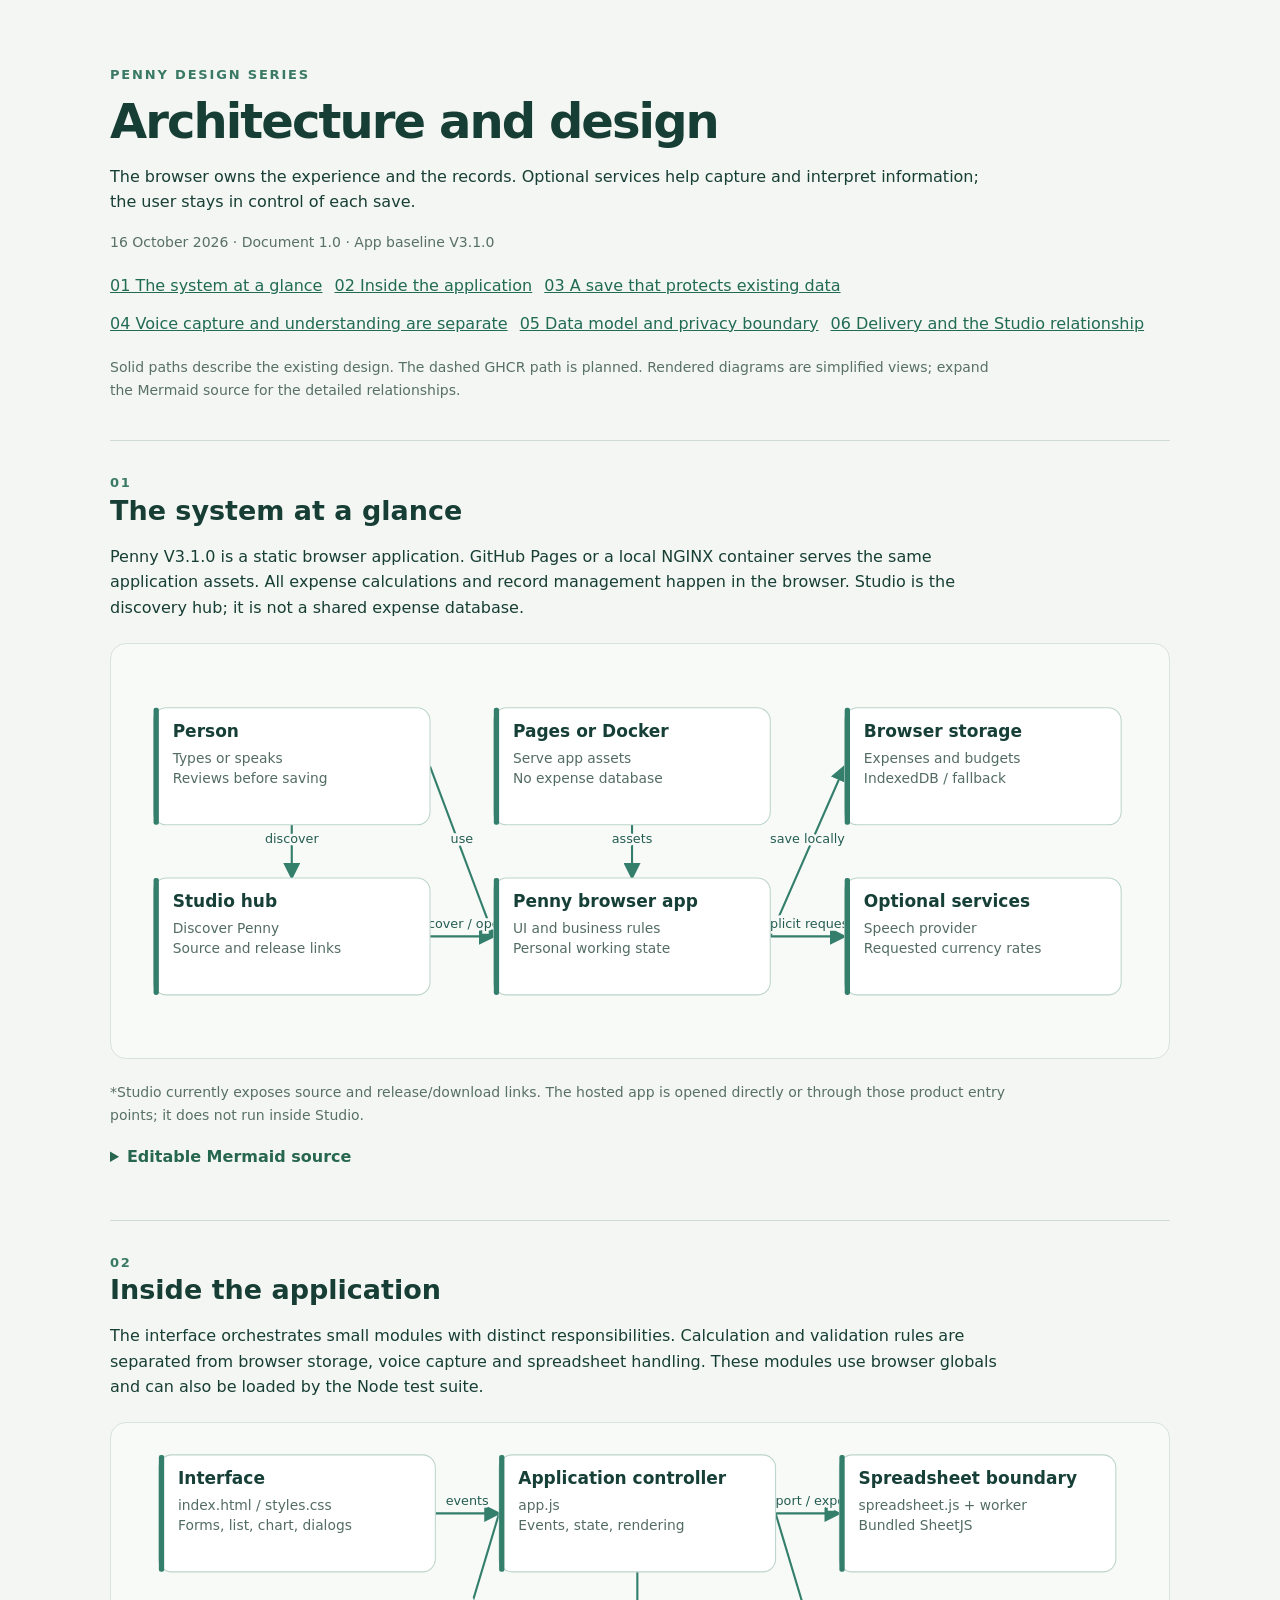
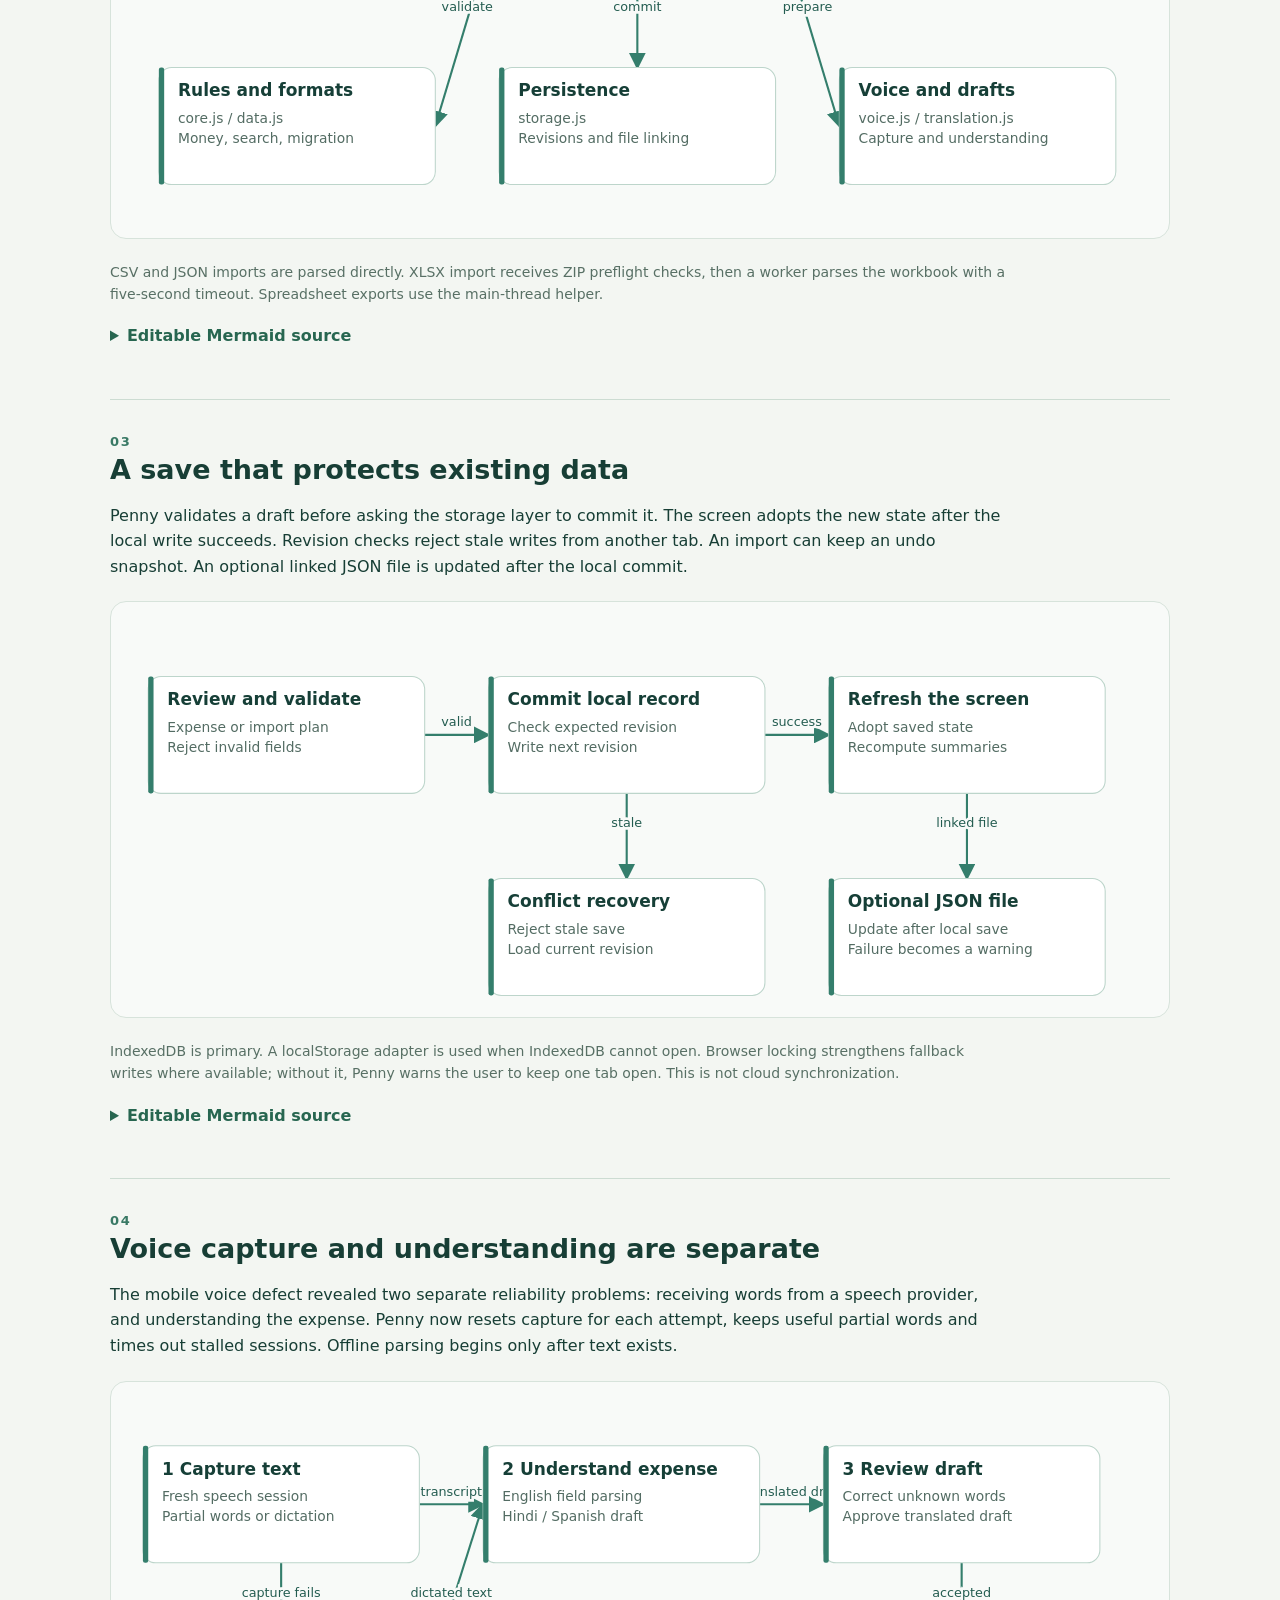
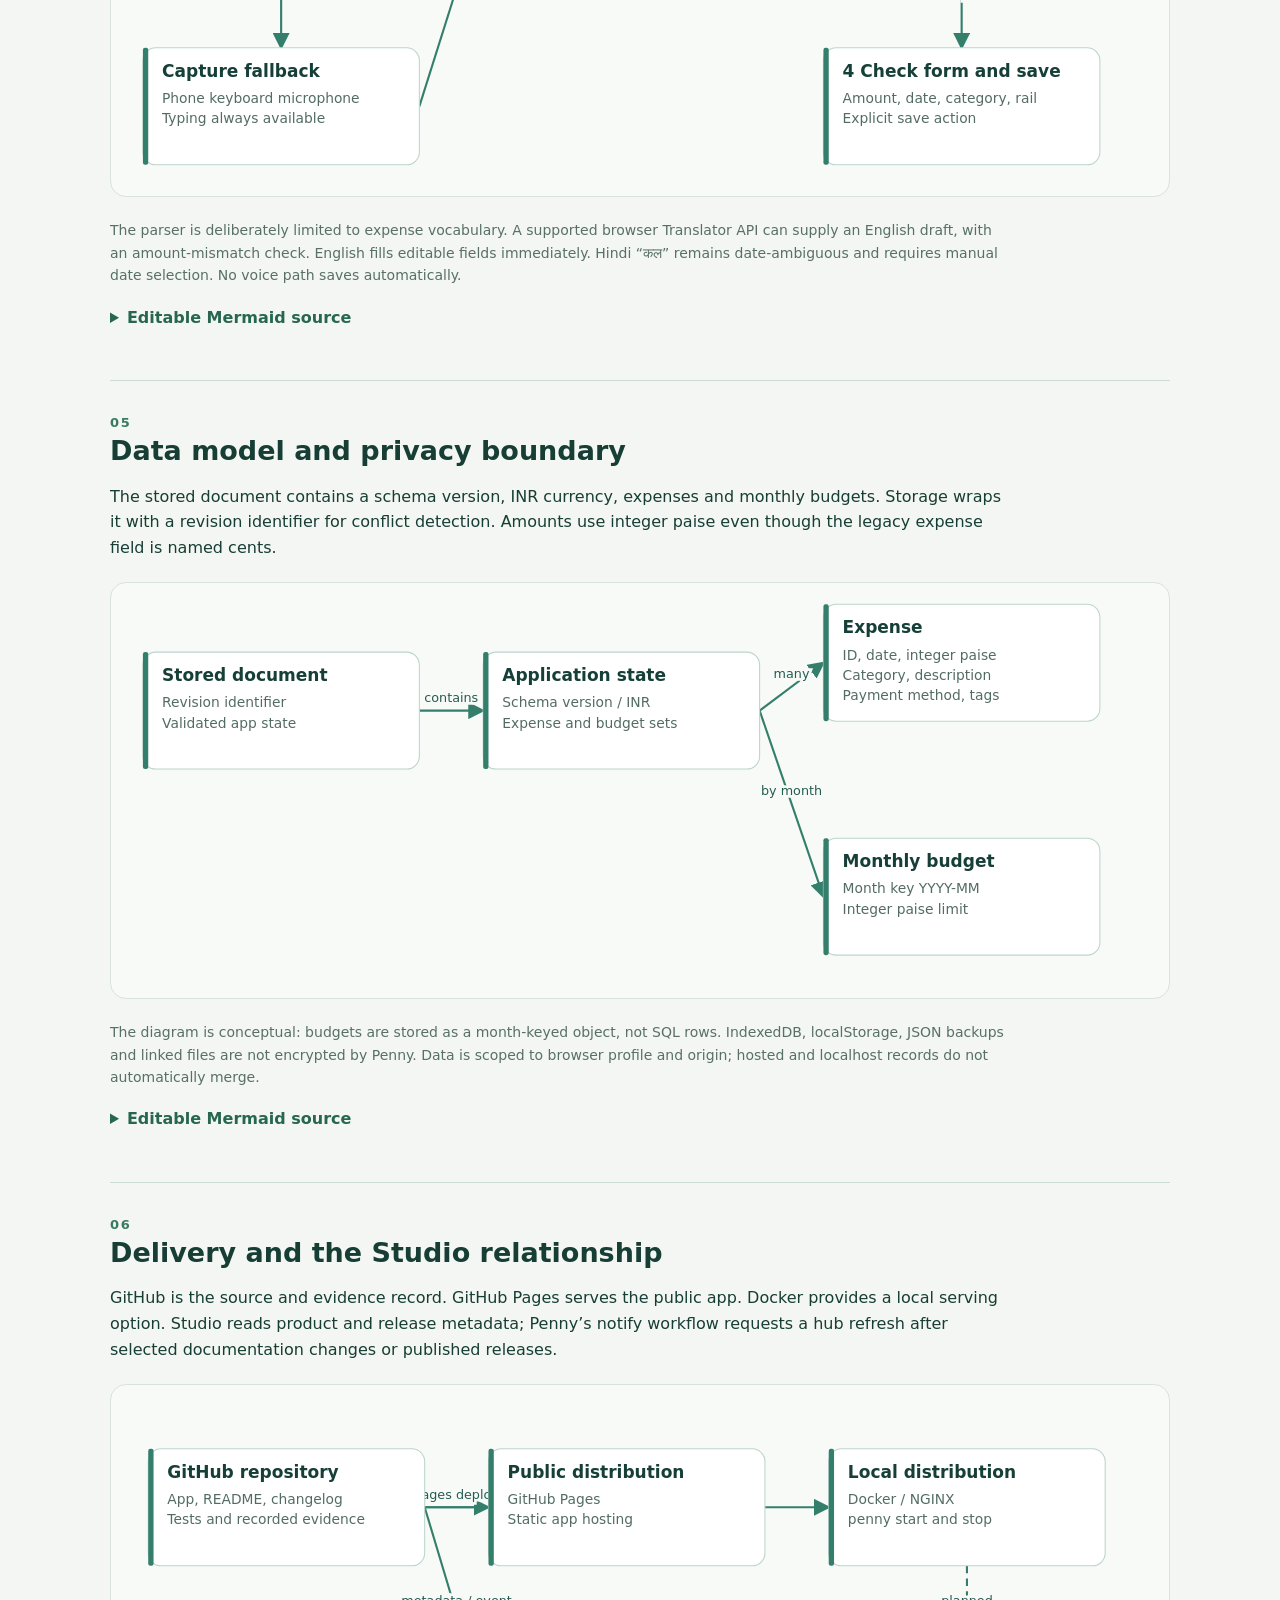
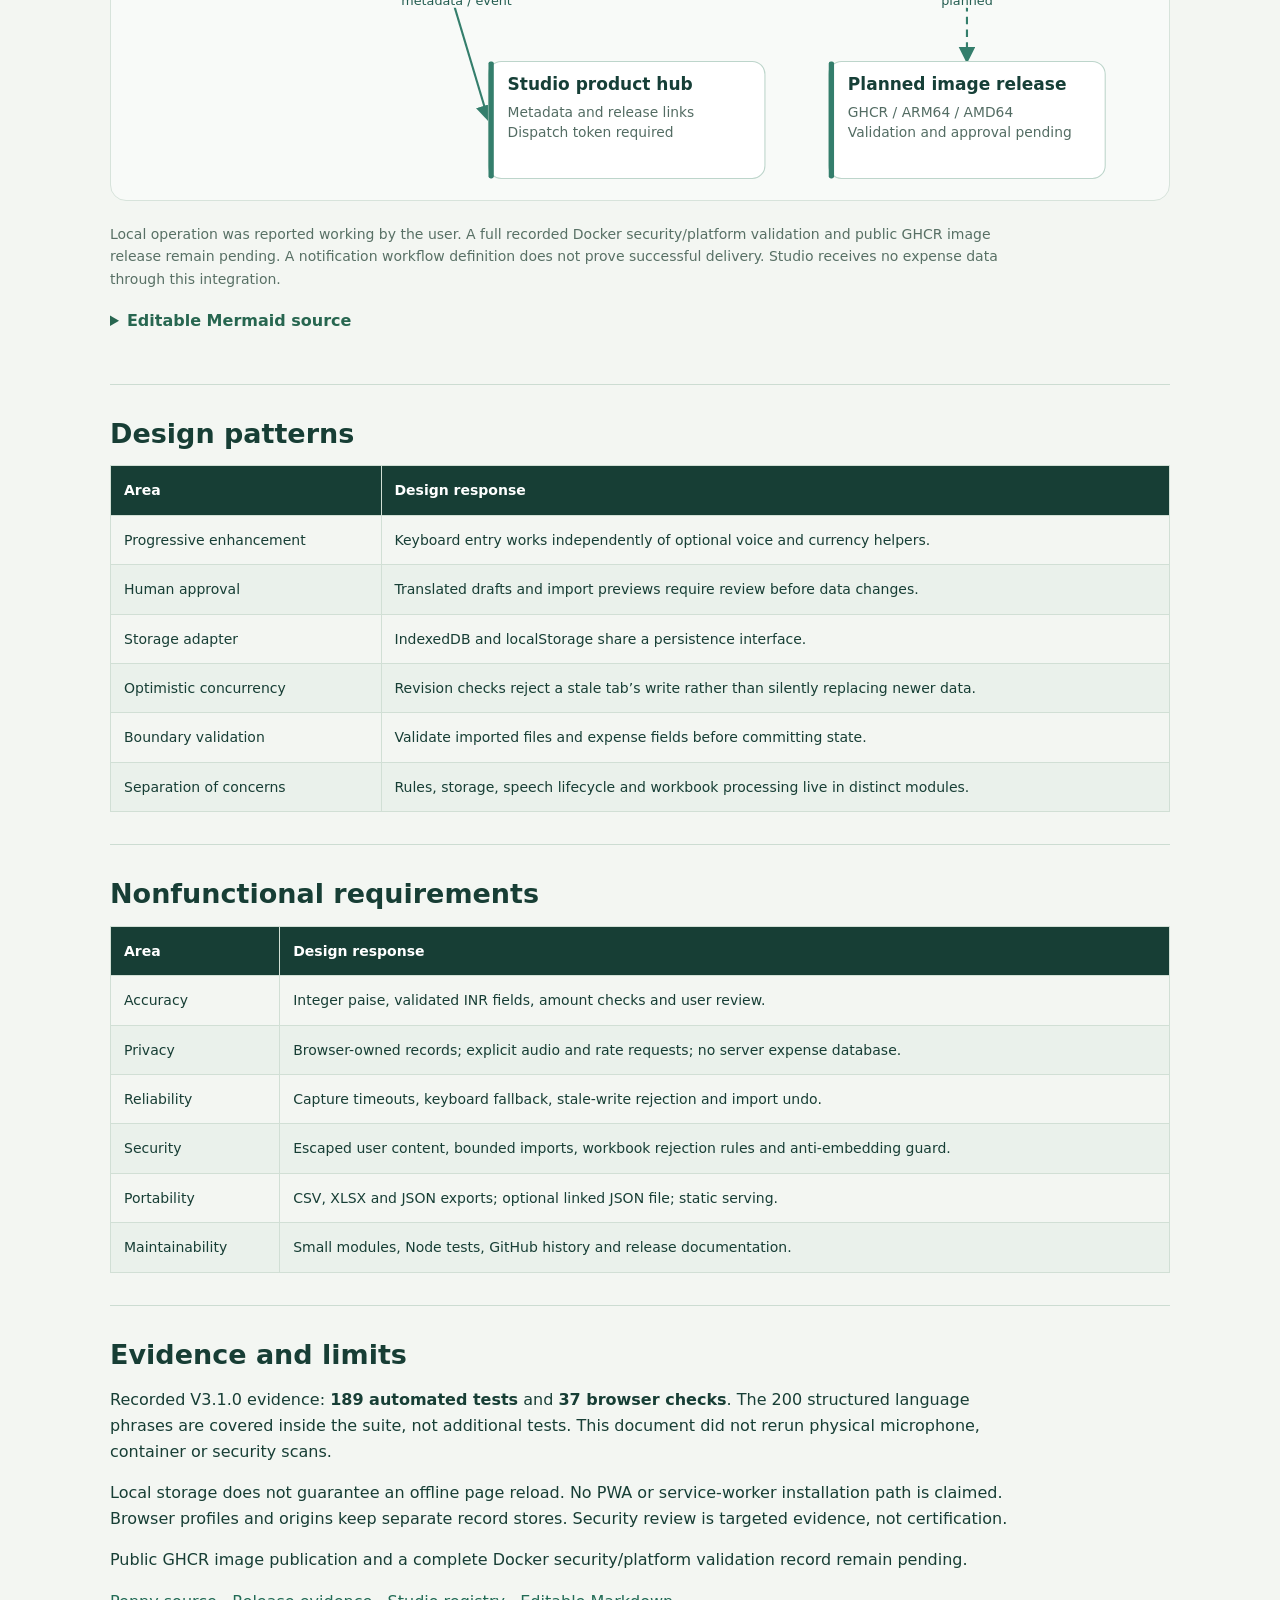
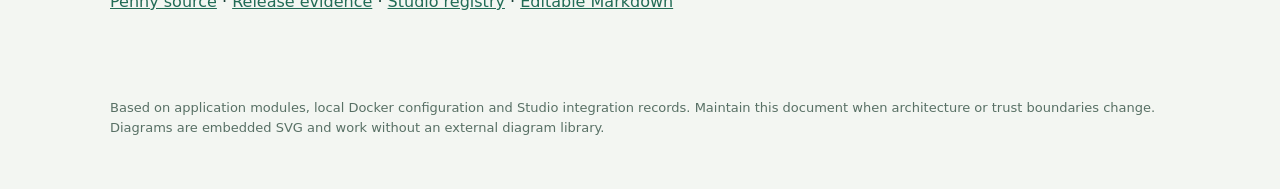
==== docs/Penny-Architecture-and-Design.html @ 9e16ff56 "How Penny was built Details of making Penny" ====
<!doctype html><html lang="en"><head><meta charset="utf-8"><meta name="viewport" content="width=device-width,initial-scale=1"><title>Penny Architecture and Design</title><style> *{box-sizing:border-box}body{margin:0;background:#f3f6f2;color:#173e35;font:16px/1.6 system-ui,sans-serif}main{max-width:1120px;margin:auto;padding:50px 30px}header{padding:15px 0 25px}h1{font-size:48px;line-height:1.08;letter-spacing:-.04em;margin:10px 0}h2{font-size:27px;line-height:1.25;margin:0 0 15px}h3{font-size:18px}p{max-width:900px}.meta,.note{color:#587065;font-size:14px}nav{display:flex;flex-wrap:wrap;gap:12px;margin:20px 0}a{color:#216b55}section{padding:32px 0;border-top:1px solid #ccdcd2}.num{font-size:13px;color:#397965;letter-spacing:.14em;font-weight:bold}.figure{background:#f8faf8;border:1px solid #d7e3db;border-radius:16px;margin:22px 0;overflow-x:auto}svg{display:block;width:100%;min-width:760px;height:auto;font-family:system-ui,sans-serif}details{margin:18px 0}summary{cursor:pointer;color:#276650;font-weight:650}pre{overflow:auto;background:#173e35;color:#edf8ef;padding:20px;border-radius:10px;font-size:12px}table{border-collapse:collapse;width:100%;font-size:14px}td,th{padding:13px;border:1px solid #d1dfd5;text-align:left}th{background:#173e35;color:white}tr:nth-child(even){background:#eaf1eb}footer{color:#587065;margin-top:35px;font-size:13px}@media(max-width:650px){main{padding:25px 18px}h1{font-size:36px}h2{font-size:23px}td,th{padding:9px}.note{font-size:13px}}@media print{body{background:white}main{padding:0}section{break-inside:avoid}.figure{overflow:visible}svg{min-width:0}details,nav{display:none}h1{font-size:30px}}</style></head><body><main><header><div class="num">PENNY DESIGN SERIES</div><h1>Architecture and design</h1><p>The browser owns the experience and the records. Optional services help capture and interpret information; the user stays in control of each save.</p><div class="meta">16 October 2026 · Document 1.0 · App baseline V3.1.0</div><nav><a href="#section-01">01 The system at a glance</a><a href="#section-02">02 Inside the application</a><a href="#section-03">03 A save that protects existing data</a><a href="#section-04">04 Voice capture and understanding are separate</a><a href="#section-05">05 Data model and privacy boundary</a><a href="#section-06">06 Delivery and the Studio relationship</a></nav><p class="note">Solid paths describe the existing design. The dashed GHCR path is planned. Rendered diagrams are simplified views; expand the Mermaid source for the detailed relationships.</p></header><section id="section-01"><div class="num">01</div><h2>The system at a glance</h2><p>Penny V3.1.0 is a static browser application. GitHub Pages or a local NGINX container serves the same application assets. All expense calculations and record management happen in the browser. Studio is the discovery hub; it is not a shared expense database.</p><div class="figure"><svg viewBox="0 0 995 390" role="img" aria-label="The system at a glance" xmlns="http://www.w3.org/2000/svg"><defs><marker id="arrow" markerWidth="8" markerHeight="8" refX="7" refY="4" orient="auto"><path d="M0 0 L8 4 L0 8" fill="#347e6c"/></marker></defs><path d="M170 170 L170 220" fill="none" stroke="#347e6c" stroke-width="2" marker-end="url(#arrow)"/><text x="170.0" y="187.0" text-anchor="middle" font-size="12" fill="#235c50" paint-order="stroke" stroke="#f8faf8" stroke-width="5">discover</text><path d="M300 115 L360 275" fill="none" stroke="#347e6c" stroke-width="2" marker-end="url(#arrow)"/><text x="330.0" y="187.0" text-anchor="middle" font-size="12" fill="#235c50" paint-order="stroke" stroke="#f8faf8" stroke-width="5">use</text><path d="M490 170 L490 220" fill="none" stroke="#347e6c" stroke-width="2" marker-end="url(#arrow)"/><text x="490.0" y="187.0" text-anchor="middle" font-size="12" fill="#235c50" paint-order="stroke" stroke="#f8faf8" stroke-width="5">assets</text><path d="M300 275 L360 275" fill="none" stroke="#347e6c" stroke-width="2" marker-end="url(#arrow)"/><text x="330.0" y="267.0" text-anchor="middle" font-size="12" fill="#235c50" paint-order="stroke" stroke="#f8faf8" stroke-width="5">discover / open*</text><path d="M620 275 L690 115" fill="none" stroke="#347e6c" stroke-width="2" marker-end="url(#arrow)"/><text x="655.0" y="187.0" text-anchor="middle" font-size="12" fill="#235c50" paint-order="stroke" stroke="#f8faf8" stroke-width="5">save locally</text><path d="M620 275 L690 275" fill="none" stroke="#347e6c" stroke-width="2" marker-end="url(#arrow)"/><text x="655.0" y="267.0" text-anchor="middle" font-size="12" fill="#235c50" paint-order="stroke" stroke="#f8faf8" stroke-width="5">explicit requests</text><rect x="40" y="60" width="260" height="110" rx="12" fill="#fff" stroke="#bdd5cb"/><rect x="40" y="60" width="5" height="110" rx="2" fill="#347e6c"/><text x="58" y="87" font-size="16" font-weight="700" fill="#163f37">Person</text><text x="58" y="112" font-size="13" fill="#536c63">Types or speaks</text><text x="58" y="131" font-size="13" fill="#536c63">Reviews before saving</text><rect x="40" y="220" width="260" height="110" rx="12" fill="#fff" stroke="#bdd5cb"/><rect x="40" y="220" width="5" height="110" rx="2" fill="#347e6c"/><text x="58" y="247" font-size="16" font-weight="700" fill="#163f37">Studio hub</text><text x="58" y="272" font-size="13" fill="#536c63">Discover Penny</text><text x="58" y="291" font-size="13" fill="#536c63">Source and release links</text><rect x="360" y="60" width="260" height="110" rx="12" fill="#fff" stroke="#bdd5cb"/><rect x="360" y="60" width="5" height="110" rx="2" fill="#347e6c"/><text x="378" y="87" font-size="16" font-weight="700" fill="#163f37">Pages or Docker</text><text x="378" y="112" font-size="13" fill="#536c63">Serve app assets</text><text x="378" y="131" font-size="13" fill="#536c63">No expense database</text><rect x="360" y="220" width="260" height="110" rx="12" fill="#fff" stroke="#bdd5cb"/><rect x="360" y="220" width="5" height="110" rx="2" fill="#347e6c"/><text x="378" y="247" font-size="16" font-weight="700" fill="#163f37">Penny browser app</text><text x="378" y="272" font-size="13" fill="#536c63">UI and business rules</text><text x="378" y="291" font-size="13" fill="#536c63">Personal working state</text><rect x="690" y="60" width="260" height="110" rx="12" fill="#fff" stroke="#bdd5cb"/><rect x="690" y="60" width="5" height="110" rx="2" fill="#347e6c"/><text x="708" y="87" font-size="16" font-weight="700" fill="#163f37">Browser storage</text><text x="708" y="112" font-size="13" fill="#536c63">Expenses and budgets</text><text x="708" y="131" font-size="13" fill="#536c63">IndexedDB / fallback</text><rect x="690" y="220" width="260" height="110" rx="12" fill="#fff" stroke="#bdd5cb"/><rect x="690" y="220" width="5" height="110" rx="2" fill="#347e6c"/><text x="708" y="247" font-size="16" font-weight="700" fill="#163f37">Optional services</text><text x="708" y="272" font-size="13" fill="#536c63">Speech provider</text><text x="708" y="291" font-size="13" fill="#536c63">Requested currency rates</text></svg></div><p class="note">*Studio currently exposes source and release/download links. The hosted app is opened directly or through those product entry points; it does not run inside Studio.</p><details><summary>Editable Mermaid source</summary><pre>flowchart LR
  Person[Person] --&gt; Studio[Studio product hub]
  Studio --&gt;|Source and release links| Repo[GitHub repository]
  Person --&gt;|Open directly| App[Penny in browser]
  Pages[GitHub Pages] --&gt;|Application assets| App
  Docker[Local NGINX container] --&gt;|Application assets| App
  App --&gt;|Records and budgets| DB[(Browser IndexedDB)]
  App --&gt;|User initiated backup| Files[Local files]
  App --&gt;|Requested rate only| Rate[Currency service]
  App --&gt;|Optional audio capture| Speech[Browser or keyboard speech service]
</pre></details></section><section id="section-02"><div class="num">02</div><h2>Inside the application</h2><p>The interface orchestrates small modules with distinct responsibilities. Calculation and validation rules are separated from browser storage, voice capture and spreadsheet handling. These modules use browser globals and can also be loaded by the Node test suite.</p><div class="figure"><svg viewBox="0 0 995 390" role="img" aria-label="Inside the application" xmlns="http://www.w3.org/2000/svg"><defs><marker id="arrow" markerWidth="8" markerHeight="8" refX="7" refY="4" orient="auto"><path d="M0 0 L8 4 L0 8" fill="#347e6c"/></marker></defs><path d="M305 85 L365 85" fill="none" stroke="#347e6c" stroke-width="2" marker-end="url(#arrow)"/><text x="335.0" y="77.0" text-anchor="middle" font-size="12" fill="#235c50" paint-order="stroke" stroke="#f8faf8" stroke-width="5">events</text><path d="M365 85 L305 285" fill="none" stroke="#347e6c" stroke-width="2" marker-end="url(#arrow)"/><text x="335.0" y="177.0" text-anchor="middle" font-size="12" fill="#235c50" paint-order="stroke" stroke="#f8faf8" stroke-width="5">validate</text><path d="M495 140 L495 230" fill="none" stroke="#347e6c" stroke-width="2" marker-end="url(#arrow)"/><text x="495.0" y="177.0" text-anchor="middle" font-size="12" fill="#235c50" paint-order="stroke" stroke="#f8faf8" stroke-width="5">commit</text><path d="M625 85 L685 285" fill="none" stroke="#347e6c" stroke-width="2" marker-end="url(#arrow)"/><text x="655.0" y="177.0" text-anchor="middle" font-size="12" fill="#235c50" paint-order="stroke" stroke="#f8faf8" stroke-width="5">prepare</text><path d="M625 85 L685 85" fill="none" stroke="#347e6c" stroke-width="2" marker-end="url(#arrow)"/><text x="655.0" y="77.0" text-anchor="middle" font-size="12" fill="#235c50" paint-order="stroke" stroke="#f8faf8" stroke-width="5">import / export</text><rect x="45" y="30" width="260" height="110" rx="12" fill="#fff" stroke="#bdd5cb"/><rect x="45" y="30" width="5" height="110" rx="2" fill="#347e6c"/><text x="63" y="57" font-size="16" font-weight="700" fill="#163f37">Interface</text><text x="63" y="82" font-size="13" fill="#536c63">index.html / styles.css</text><text x="63" y="101" font-size="13" fill="#536c63">Forms, list, chart, dialogs</text><rect x="365" y="30" width="260" height="110" rx="12" fill="#fff" stroke="#bdd5cb"/><rect x="365" y="30" width="5" height="110" rx="2" fill="#347e6c"/><text x="383" y="57" font-size="16" font-weight="700" fill="#163f37">Application controller</text><text x="383" y="82" font-size="13" fill="#536c63">app.js</text><text x="383" y="101" font-size="13" fill="#536c63">Events, state, rendering</text><rect x="45" y="230" width="260" height="110" rx="12" fill="#fff" stroke="#bdd5cb"/><rect x="45" y="230" width="5" height="110" rx="2" fill="#347e6c"/><text x="63" y="257" font-size="16" font-weight="700" fill="#163f37">Rules and formats</text><text x="63" y="282" font-size="13" fill="#536c63">core.js / data.js</text><text x="63" y="301" font-size="13" fill="#536c63">Money, search, migration</text><rect x="365" y="230" width="260" height="110" rx="12" fill="#fff" stroke="#bdd5cb"/><rect x="365" y="230" width="5" height="110" rx="2" fill="#347e6c"/><text x="383" y="257" font-size="16" font-weight="700" fill="#163f37">Persistence</text><text x="383" y="282" font-size="13" fill="#536c63">storage.js</text><text x="383" y="301" font-size="13" fill="#536c63">Revisions and file linking</text><rect x="685" y="230" width="260" height="110" rx="12" fill="#fff" stroke="#bdd5cb"/><rect x="685" y="230" width="5" height="110" rx="2" fill="#347e6c"/><text x="703" y="257" font-size="16" font-weight="700" fill="#163f37">Voice and drafts</text><text x="703" y="282" font-size="13" fill="#536c63">voice.js / translation.js</text><text x="703" y="301" font-size="13" fill="#536c63">Capture and understanding</text><rect x="685" y="30" width="260" height="110" rx="12" fill="#fff" stroke="#bdd5cb"/><rect x="685" y="30" width="5" height="110" rx="2" fill="#347e6c"/><text x="703" y="57" font-size="16" font-weight="700" fill="#163f37">Spreadsheet boundary</text><text x="703" y="82" font-size="13" fill="#536c63">spreadsheet.js + worker</text><text x="703" y="101" font-size="13" fill="#536c63">Bundled SheetJS</text></svg></div><p class="note">CSV and JSON imports are parsed directly. XLSX import receives ZIP preflight checks, then a worker parses the workbook with a five-second timeout. Spreadsheet exports use the main-thread helper.</p><details><summary>Editable Mermaid source</summary><pre>flowchart TB
  UI[index.html and styles.css] --&gt; App[app.js controller and rendering]
  App --&gt; Core[core.js validation totals search voice fields]
  App --&gt; Data[data.js rails migration CSV JSON import plans]
  App --&gt; Store[storage.js revisions and persistence]
  App --&gt; Voice[voice.js capture lifecycle]
  App --&gt; Translate[translation.js English draft]
  App --&gt; Sheets[spreadsheet.js workbook validation and export]
  App --&gt;|XLSX import| Worker[import-worker.js]
  Worker --&gt; Sheets
  Sheets --&gt; Vendor[Bundled SheetJS]
  Store --&gt; Data
</pre></details></section><section id="section-03"><div class="num">03</div><h2>A save that protects existing data</h2><p>Penny validates a draft before asking the storage layer to commit it. The screen adopts the new state after the local write succeeds. Revision checks reject stale writes from another tab. An import can keep an undo snapshot. An optional linked JSON file is updated after the local commit.</p><div class="figure"><svg viewBox="0 0 995 390" role="img" aria-label="A save that protects existing data" xmlns="http://www.w3.org/2000/svg"><defs><marker id="arrow" markerWidth="8" markerHeight="8" refX="7" refY="4" orient="auto"><path d="M0 0 L8 4 L0 8" fill="#347e6c"/></marker></defs><path d="M295 125 L355 125" fill="none" stroke="#347e6c" stroke-width="2" marker-end="url(#arrow)"/><text x="325.0" y="117.0" text-anchor="middle" font-size="12" fill="#235c50" paint-order="stroke" stroke="#f8faf8" stroke-width="5">valid</text><path d="M615 125 L675 125" fill="none" stroke="#347e6c" stroke-width="2" marker-end="url(#arrow)"/><text x="645.0" y="117.0" text-anchor="middle" font-size="12" fill="#235c50" paint-order="stroke" stroke="#f8faf8" stroke-width="5">success</text><path d="M485 180 L485 260" fill="none" stroke="#347e6c" stroke-width="2" marker-end="url(#arrow)"/><text x="485.0" y="212.0" text-anchor="middle" font-size="12" fill="#235c50" paint-order="stroke" stroke="#f8faf8" stroke-width="5">stale</text><path d="M805 180 L805 260" fill="none" stroke="#347e6c" stroke-width="2" marker-end="url(#arrow)"/><text x="805.0" y="212.0" text-anchor="middle" font-size="12" fill="#235c50" paint-order="stroke" stroke="#f8faf8" stroke-width="5">linked file</text><rect x="35" y="70" width="260" height="110" rx="12" fill="#fff" stroke="#bdd5cb"/><rect x="35" y="70" width="5" height="110" rx="2" fill="#347e6c"/><text x="53" y="97" font-size="16" font-weight="700" fill="#163f37">Review and validate</text><text x="53" y="122" font-size="13" fill="#536c63">Expense or import plan</text><text x="53" y="141" font-size="13" fill="#536c63">Reject invalid fields</text><rect x="355" y="70" width="260" height="110" rx="12" fill="#fff" stroke="#bdd5cb"/><rect x="355" y="70" width="5" height="110" rx="2" fill="#347e6c"/><text x="373" y="97" font-size="16" font-weight="700" fill="#163f37">Commit local record</text><text x="373" y="122" font-size="13" fill="#536c63">Check expected revision</text><text x="373" y="141" font-size="13" fill="#536c63">Write next revision</text><rect x="675" y="70" width="260" height="110" rx="12" fill="#fff" stroke="#bdd5cb"/><rect x="675" y="70" width="5" height="110" rx="2" fill="#347e6c"/><text x="693" y="97" font-size="16" font-weight="700" fill="#163f37">Refresh the screen</text><text x="693" y="122" font-size="13" fill="#536c63">Adopt saved state</text><text x="693" y="141" font-size="13" fill="#536c63">Recompute summaries</text><rect x="355" y="260" width="260" height="110" rx="12" fill="#fff" stroke="#bdd5cb"/><rect x="355" y="260" width="5" height="110" rx="2" fill="#347e6c"/><text x="373" y="287" font-size="16" font-weight="700" fill="#163f37">Conflict recovery</text><text x="373" y="312" font-size="13" fill="#536c63">Reject stale save</text><text x="373" y="331" font-size="13" fill="#536c63">Load current revision</text><rect x="675" y="260" width="260" height="110" rx="12" fill="#fff" stroke="#bdd5cb"/><rect x="675" y="260" width="5" height="110" rx="2" fill="#347e6c"/><text x="693" y="287" font-size="16" font-weight="700" fill="#163f37">Optional JSON file</text><text x="693" y="312" font-size="13" fill="#536c63">Update after local save</text><text x="693" y="331" font-size="13" fill="#536c63">Failure becomes a warning</text></svg></div><p class="note">IndexedDB is primary. A localStorage adapter is used when IndexedDB cannot open. Browser locking strengthens fallback writes where available; without it, Penny warns the user to keep one tab open. This is not cloud synchronization.</p><details><summary>Editable Mermaid source</summary><pre>flowchart LR
  Draft[Reviewed draft] --&gt; Validate[Validate and normalize]
  Validate --&gt; Revision{Stored revision matches?}
  Revision --&gt;|No| Conflict[Reject stale save and reload latest state]
  Revision --&gt;|Yes| Write[Write local document with new revision]
  Write --&gt; Render[Adopt committed state and refresh screen]
  Write --&gt; Link[Attempt optional linked JSON update]
  Link --&gt;|File changed or write failed| Warning[Keep local save and show file warning]
</pre></details></section><section id="section-04"><div class="num">04</div><h2>Voice capture and understanding are separate</h2><p>The mobile voice defect revealed two separate reliability problems: receiving words from a speech provider, and understanding the expense. Penny now resets capture for each attempt, keeps useful partial words and times out stalled sessions. Offline parsing begins only after text exists.</p><div class="figure"><svg viewBox="0 0 995 390" role="img" aria-label="Voice capture and understanding are separate" xmlns="http://www.w3.org/2000/svg"><defs><marker id="arrow" markerWidth="8" markerHeight="8" refX="7" refY="4" orient="auto"><path d="M0 0 L8 4 L0 8" fill="#347e6c"/></marker></defs><path d="M290 115 L350 115" fill="none" stroke="#347e6c" stroke-width="2" marker-end="url(#arrow)"/><text x="320.0" y="107.0" text-anchor="middle" font-size="12" fill="#235c50" paint-order="stroke" stroke="#f8faf8" stroke-width="5">transcript</text><path d="M610 115 L670 115" fill="none" stroke="#347e6c" stroke-width="2" marker-end="url(#arrow)"/><text x="640.0" y="107.0" text-anchor="middle" font-size="12" fill="#235c50" paint-order="stroke" stroke="#f8faf8" stroke-width="5">translated draft</text><path d="M160 170 L160 250" fill="none" stroke="#347e6c" stroke-width="2" marker-end="url(#arrow)"/><text x="160.0" y="202.0" text-anchor="middle" font-size="12" fill="#235c50" paint-order="stroke" stroke="#f8faf8" stroke-width="5">capture fails</text><path d="M290 305 L350 115" fill="none" stroke="#347e6c" stroke-width="2" marker-end="url(#arrow)"/><text x="320.0" y="202.0" text-anchor="middle" font-size="12" fill="#235c50" paint-order="stroke" stroke="#f8faf8" stroke-width="5">dictated text</text><path d="M800 170 L800 250" fill="none" stroke="#347e6c" stroke-width="2" marker-end="url(#arrow)"/><text x="800.0" y="202.0" text-anchor="middle" font-size="12" fill="#235c50" paint-order="stroke" stroke="#f8faf8" stroke-width="5">accepted</text><rect x="30" y="60" width="260" height="110" rx="12" fill="#fff" stroke="#bdd5cb"/><rect x="30" y="60" width="5" height="110" rx="2" fill="#347e6c"/><text x="48" y="87" font-size="16" font-weight="700" fill="#163f37">1  Capture text</text><text x="48" y="112" font-size="13" fill="#536c63">Fresh speech session</text><text x="48" y="131" font-size="13" fill="#536c63">Partial words or dictation</text><rect x="350" y="60" width="260" height="110" rx="12" fill="#fff" stroke="#bdd5cb"/><rect x="350" y="60" width="5" height="110" rx="2" fill="#347e6c"/><text x="368" y="87" font-size="16" font-weight="700" fill="#163f37">2  Understand expense</text><text x="368" y="112" font-size="13" fill="#536c63">English field parsing</text><text x="368" y="131" font-size="13" fill="#536c63">Hindi / Spanish draft</text><rect x="670" y="60" width="260" height="110" rx="12" fill="#fff" stroke="#bdd5cb"/><rect x="670" y="60" width="5" height="110" rx="2" fill="#347e6c"/><text x="688" y="87" font-size="16" font-weight="700" fill="#163f37">3  Review draft</text><text x="688" y="112" font-size="13" fill="#536c63">Correct unknown words</text><text x="688" y="131" font-size="13" fill="#536c63">Approve translated draft</text><rect x="30" y="250" width="260" height="110" rx="12" fill="#fff" stroke="#bdd5cb"/><rect x="30" y="250" width="5" height="110" rx="2" fill="#347e6c"/><text x="48" y="277" font-size="16" font-weight="700" fill="#163f37">Capture fallback</text><text x="48" y="302" font-size="13" fill="#536c63">Phone keyboard microphone</text><text x="48" y="321" font-size="13" fill="#536c63">Typing always available</text><rect x="670" y="250" width="260" height="110" rx="12" fill="#fff" stroke="#bdd5cb"/><rect x="670" y="250" width="5" height="110" rx="2" fill="#347e6c"/><text x="688" y="277" font-size="16" font-weight="700" fill="#163f37">4  Check form and save</text><text x="688" y="302" font-size="13" fill="#536c63">Amount, date, category, rail</text><text x="688" y="321" font-size="13" fill="#536c63">Explicit save action</text></svg></div><p class="note">The parser is deliberately limited to expense vocabulary. A supported browser Translator API can supply an English draft, with an amount-mismatch check. English fills editable fields immediately. Hindi “कल” remains date-ambiguous and requires manual date selection. No voice path saves automatically.</p><details><summary>Editable Mermaid source</summary><pre>flowchart TB
  Entry[Add expense keyboard default] --&gt; Choice{Use voice?}
  Choice --&gt;|No| Form[Editable expense fields]
  Choice --&gt;|Yes| Capture[New browser speech session]
  Capture --&gt;|Failure| Keyboard[Phone keyboard dictation fallback]
  Capture --&gt;|Final or useful partial| Text[Captured transcript]
  Keyboard --&gt; Text
  Text --&gt; Lang{Language}
  Lang --&gt;|English| Form
  Lang --&gt;|Hindi or Spanish| Draft[English draft from parser or supported Translator API]
  Draft --&gt; Check{Unfamiliar words or uncertain amount?}
  Check --&gt;|Yes| Correct[Edit draft then approve]
  Check --&gt;|No| Approve[Review and approve]
  Correct --&gt; Form
  Approve --&gt; Form
  Form --&gt; Save[User explicitly saves]
</pre></details></section><section id="section-05"><div class="num">05</div><h2>Data model and privacy boundary</h2><p>The stored document contains a schema version, INR currency, expenses and monthly budgets. Storage wraps it with a revision identifier for conflict detection. Amounts use integer paise even though the legacy expense field is named cents.</p><div class="figure"><svg viewBox="0 0 995 390" role="img" aria-label="Data model and privacy boundary" xmlns="http://www.w3.org/2000/svg"><defs><marker id="arrow" markerWidth="8" markerHeight="8" refX="7" refY="4" orient="auto"><path d="M0 0 L8 4 L0 8" fill="#347e6c"/></marker></defs><path d="M290 120 L350 120" fill="none" stroke="#347e6c" stroke-width="2" marker-end="url(#arrow)"/><text x="320.0" y="112.0" text-anchor="middle" font-size="12" fill="#235c50" paint-order="stroke" stroke="#f8faf8" stroke-width="5">contains</text><path d="M610 120 L670 75" fill="none" stroke="#347e6c" stroke-width="2" marker-end="url(#arrow)"/><text x="640.0" y="89.5" text-anchor="middle" font-size="12" fill="#235c50" paint-order="stroke" stroke="#f8faf8" stroke-width="5">many</text><path d="M610 120 L670 295" fill="none" stroke="#347e6c" stroke-width="2" marker-end="url(#arrow)"/><text x="640.0" y="199.5" text-anchor="middle" font-size="12" fill="#235c50" paint-order="stroke" stroke="#f8faf8" stroke-width="5">by month</text><rect x="30" y="65" width="260" height="110" rx="12" fill="#fff" stroke="#bdd5cb"/><rect x="30" y="65" width="5" height="110" rx="2" fill="#347e6c"/><text x="48" y="92" font-size="16" font-weight="700" fill="#163f37">Stored document</text><text x="48" y="117" font-size="13" fill="#536c63">Revision identifier</text><text x="48" y="136" font-size="13" fill="#536c63">Validated app state</text><rect x="350" y="65" width="260" height="110" rx="12" fill="#fff" stroke="#bdd5cb"/><rect x="350" y="65" width="5" height="110" rx="2" fill="#347e6c"/><text x="368" y="92" font-size="16" font-weight="700" fill="#163f37">Application state</text><text x="368" y="117" font-size="13" fill="#536c63">Schema version / INR</text><text x="368" y="136" font-size="13" fill="#536c63">Expense and budget sets</text><rect x="670" y="20" width="260" height="110" rx="12" fill="#fff" stroke="#bdd5cb"/><rect x="670" y="20" width="5" height="110" rx="2" fill="#347e6c"/><text x="688" y="47" font-size="16" font-weight="700" fill="#163f37">Expense</text><text x="688" y="72" font-size="13" fill="#536c63">ID, date, integer paise</text><text x="688" y="91" font-size="13" fill="#536c63">Category, description</text><text x="688" y="110" font-size="13" fill="#536c63">Payment method, tags</text><rect x="670" y="240" width="260" height="110" rx="12" fill="#fff" stroke="#bdd5cb"/><rect x="670" y="240" width="5" height="110" rx="2" fill="#347e6c"/><text x="688" y="267" font-size="16" font-weight="700" fill="#163f37">Monthly budget</text><text x="688" y="292" font-size="13" fill="#536c63">Month key YYYY-MM</text><text x="688" y="311" font-size="13" fill="#536c63">Integer paise limit</text></svg></div><p class="note">The diagram is conceptual: budgets are stored as a month-keyed object, not SQL rows. IndexedDB, localStorage, JSON backups and linked files are not encrypted by Penny. Data is scoped to browser profile and origin; hosted and localhost records do not automatically merge.</p><details><summary>Editable Mermaid source</summary><pre>erDiagram
  STORED_DOCUMENT ||--|| APP_STATE : contains
  APP_STATE ||--o{ EXPENSE : includes
  APP_STATE ||--o{ MONTHLY_BUDGET : includes
  STORED_DOCUMENT {
    string revision
  }
  APP_STATE {
    int schemaVersion
    string currency
  }
  EXPENSE {
    string id
    string date
    int cents
    string category
    string description
    string paymentMethod
    array tags
  }
  MONTHLY_BUDGET {
    string month
    int paise
  }
</pre></details></section><section id="section-06"><div class="num">06</div><h2>Delivery and the Studio relationship</h2><p>GitHub is the source and evidence record. GitHub Pages serves the public app. Docker provides a local serving option. Studio reads product and release metadata; Penny’s notify workflow requests a hub refresh after selected documentation changes or published releases.</p><div class="figure"><svg viewBox="0 0 995 390" role="img" aria-label="Delivery and the Studio relationship" xmlns="http://www.w3.org/2000/svg"><defs><marker id="arrow" markerWidth="8" markerHeight="8" refX="7" refY="4" orient="auto"><path d="M0 0 L8 4 L0 8" fill="#347e6c"/></marker></defs><path d="M295 115 L355 115" fill="none" stroke="#347e6c" stroke-width="2" marker-end="url(#arrow)"/><text x="325.0" y="107.0" text-anchor="middle" font-size="12" fill="#235c50" paint-order="stroke" stroke="#f8faf8" stroke-width="5">Pages deploy</text><path d="M295 115 L675 115" fill="none" stroke="#347e6c" stroke-width="2" marker-end="url(#arrow)"/><text x="485.0" y="107.0" text-anchor="middle" font-size="12" fill="#235c50" paint-order="stroke" stroke="#f8faf8" stroke-width="5">local source build</text><path d="M295 115 L355 315" fill="none" stroke="#347e6c" stroke-width="2" marker-end="url(#arrow)"/><text x="325.0" y="207.0" text-anchor="middle" font-size="12" fill="#235c50" paint-order="stroke" stroke="#f8faf8" stroke-width="5">metadata / event</text><path d="M805 170 L805 260" fill="none" stroke="#347e6c" stroke-width="2" marker-end="url(#arrow)" stroke-dasharray="7 5"/><text x="805.0" y="207.0" text-anchor="middle" font-size="12" fill="#235c50" paint-order="stroke" stroke="#f8faf8" stroke-width="5">planned</text><rect x="35" y="60" width="260" height="110" rx="12" fill="#fff" stroke="#bdd5cb"/><rect x="35" y="60" width="5" height="110" rx="2" fill="#347e6c"/><text x="53" y="87" font-size="16" font-weight="700" fill="#163f37">GitHub repository</text><text x="53" y="112" font-size="13" fill="#536c63">App, README, changelog</text><text x="53" y="131" font-size="13" fill="#536c63">Tests and recorded evidence</text><rect x="355" y="60" width="260" height="110" rx="12" fill="#fff" stroke="#bdd5cb"/><rect x="355" y="60" width="5" height="110" rx="2" fill="#347e6c"/><text x="373" y="87" font-size="16" font-weight="700" fill="#163f37">Public distribution</text><text x="373" y="112" font-size="13" fill="#536c63">GitHub Pages</text><text x="373" y="131" font-size="13" fill="#536c63">Static app hosting</text><rect x="675" y="60" width="260" height="110" rx="12" fill="#fff" stroke="#bdd5cb"/><rect x="675" y="60" width="5" height="110" rx="2" fill="#347e6c"/><text x="693" y="87" font-size="16" font-weight="700" fill="#163f37">Local distribution</text><text x="693" y="112" font-size="13" fill="#536c63">Docker / NGINX</text><text x="693" y="131" font-size="13" fill="#536c63">penny start and stop</text><rect x="355" y="260" width="260" height="110" rx="12" fill="#fff" stroke="#bdd5cb"/><rect x="355" y="260" width="5" height="110" rx="2" fill="#347e6c"/><text x="373" y="287" font-size="16" font-weight="700" fill="#163f37">Studio product hub</text><text x="373" y="312" font-size="13" fill="#536c63">Metadata and release links</text><text x="373" y="331" font-size="13" fill="#536c63">Dispatch token required</text><rect x="675" y="260" width="260" height="110" rx="12" fill="#fff" stroke="#bdd5cb"/><rect x="675" y="260" width="5" height="110" rx="2" fill="#347e6c"/><text x="693" y="287" font-size="16" font-weight="700" fill="#163f37">Planned image release</text><text x="693" y="312" font-size="13" fill="#536c63">GHCR / ARM64 / AMD64</text><text x="693" y="331" font-size="13" fill="#536c63">Validation and approval pending</text></svg></div><p class="note">Local operation was reported working by the user. A full recorded Docker security/platform validation and public GHCR image release remain pending. A notification workflow definition does not prove successful delivery. Studio receives no expense data through this integration.</p><details><summary>Editable Mermaid source</summary><pre>flowchart TB
  Repo[GitHub Penny repository] --&gt; Pages[GitHub Pages public app]
  Repo --&gt; Build[Local Docker build and Node verification]
  Build --&gt; Nginx[Unprivileged NGINX on port 8080]
  Repo --&gt;|README changelog or release event| Notify[Notify Studio workflow]
  Notify --&gt;|product-updated event| Hub[Studio metadata refresh]
  Repo --&gt;|Public repo and release metadata| Hub
  Repo -. Planned controlled release .-&gt; GHCR[GHCR multi-platform image]
</pre></details></section><section><h2>Design patterns</h2><table><thead><tr><th>Area</th><th>Design response</th></tr></thead><tbody><tr><td>Progressive enhancement</td><td>Keyboard entry works independently of optional voice and currency helpers.</td></tr><tr><td>Human approval</td><td>Translated drafts and import previews require review before data changes.</td></tr><tr><td>Storage adapter</td><td>IndexedDB and localStorage share a persistence interface.</td></tr><tr><td>Optimistic concurrency</td><td>Revision checks reject a stale tab’s write rather than silently replacing newer data.</td></tr><tr><td>Boundary validation</td><td>Validate imported files and expense fields before committing state.</td></tr><tr><td>Separation of concerns</td><td>Rules, storage, speech lifecycle and workbook processing live in distinct modules.</td></tr></tbody></table></section><section><h2>Nonfunctional requirements</h2><table><thead><tr><th>Area</th><th>Design response</th></tr></thead><tbody><tr><td>Accuracy</td><td>Integer paise, validated INR fields, amount checks and user review.</td></tr><tr><td>Privacy</td><td>Browser-owned records; explicit audio and rate requests; no server expense database.</td></tr><tr><td>Reliability</td><td>Capture timeouts, keyboard fallback, stale-write rejection and import undo.</td></tr><tr><td>Security</td><td>Escaped user content, bounded imports, workbook rejection rules and anti-embedding guard.</td></tr><tr><td>Portability</td><td>CSV, XLSX and JSON exports; optional linked JSON file; static serving.</td></tr><tr><td>Maintainability</td><td>Small modules, Node tests, GitHub history and release documentation.</td></tr></tbody></table></section><section><h2>Evidence and limits</h2><p>Recorded V3.1.0 evidence: <strong>189 automated tests</strong> and <strong>37 browser checks</strong>. The 200 structured language phrases are covered inside the suite, not additional tests. This document did not rerun physical microphone, container or security scans.</p><p>Local storage does not guarantee an offline page reload. No PWA or service-worker installation path is claimed. Browser profiles and origins keep separate record stores. Security review is targeted evidence, not certification.</p><p>Public GHCR image publication and a complete Docker security/platform validation record remain pending.</p><p><a href="https://github.com/debasisr66/PennyExpenseManager">Penny source</a> · <a href="https://github.com/debasisr66/PennyExpenseManager/blob/main/TEST-RESULTS.md">Release evidence</a> · <a href="https://github.com/debasisr66/studio/blob/main/content/products.json">Studio registry</a> · <a href="Penny-Architecture-and-Design.md">Editable Markdown</a></p></section><footer>Based on application modules, local Docker configuration and Studio integration records. Maintain this document when architecture or trust boundaries change. Diagrams are embedded SVG and work without an external diagram library.</footer></main></body></html>
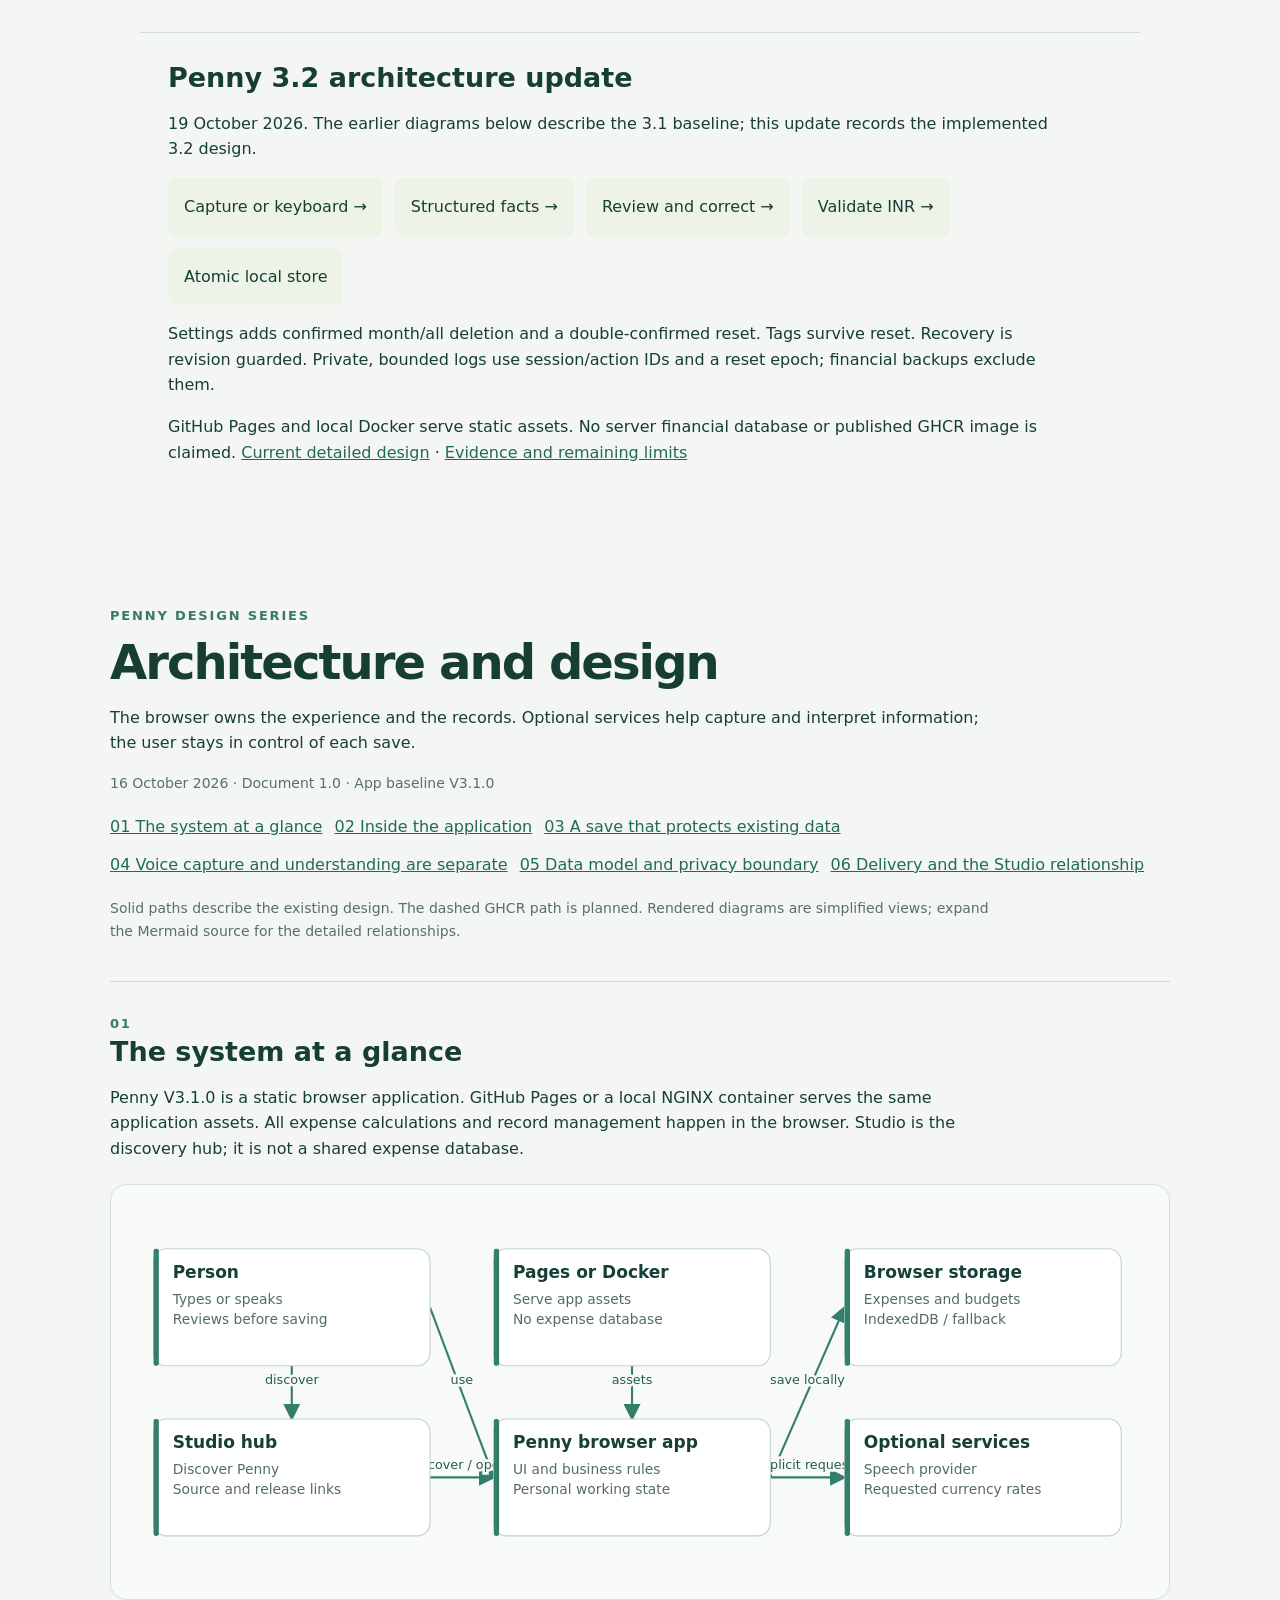
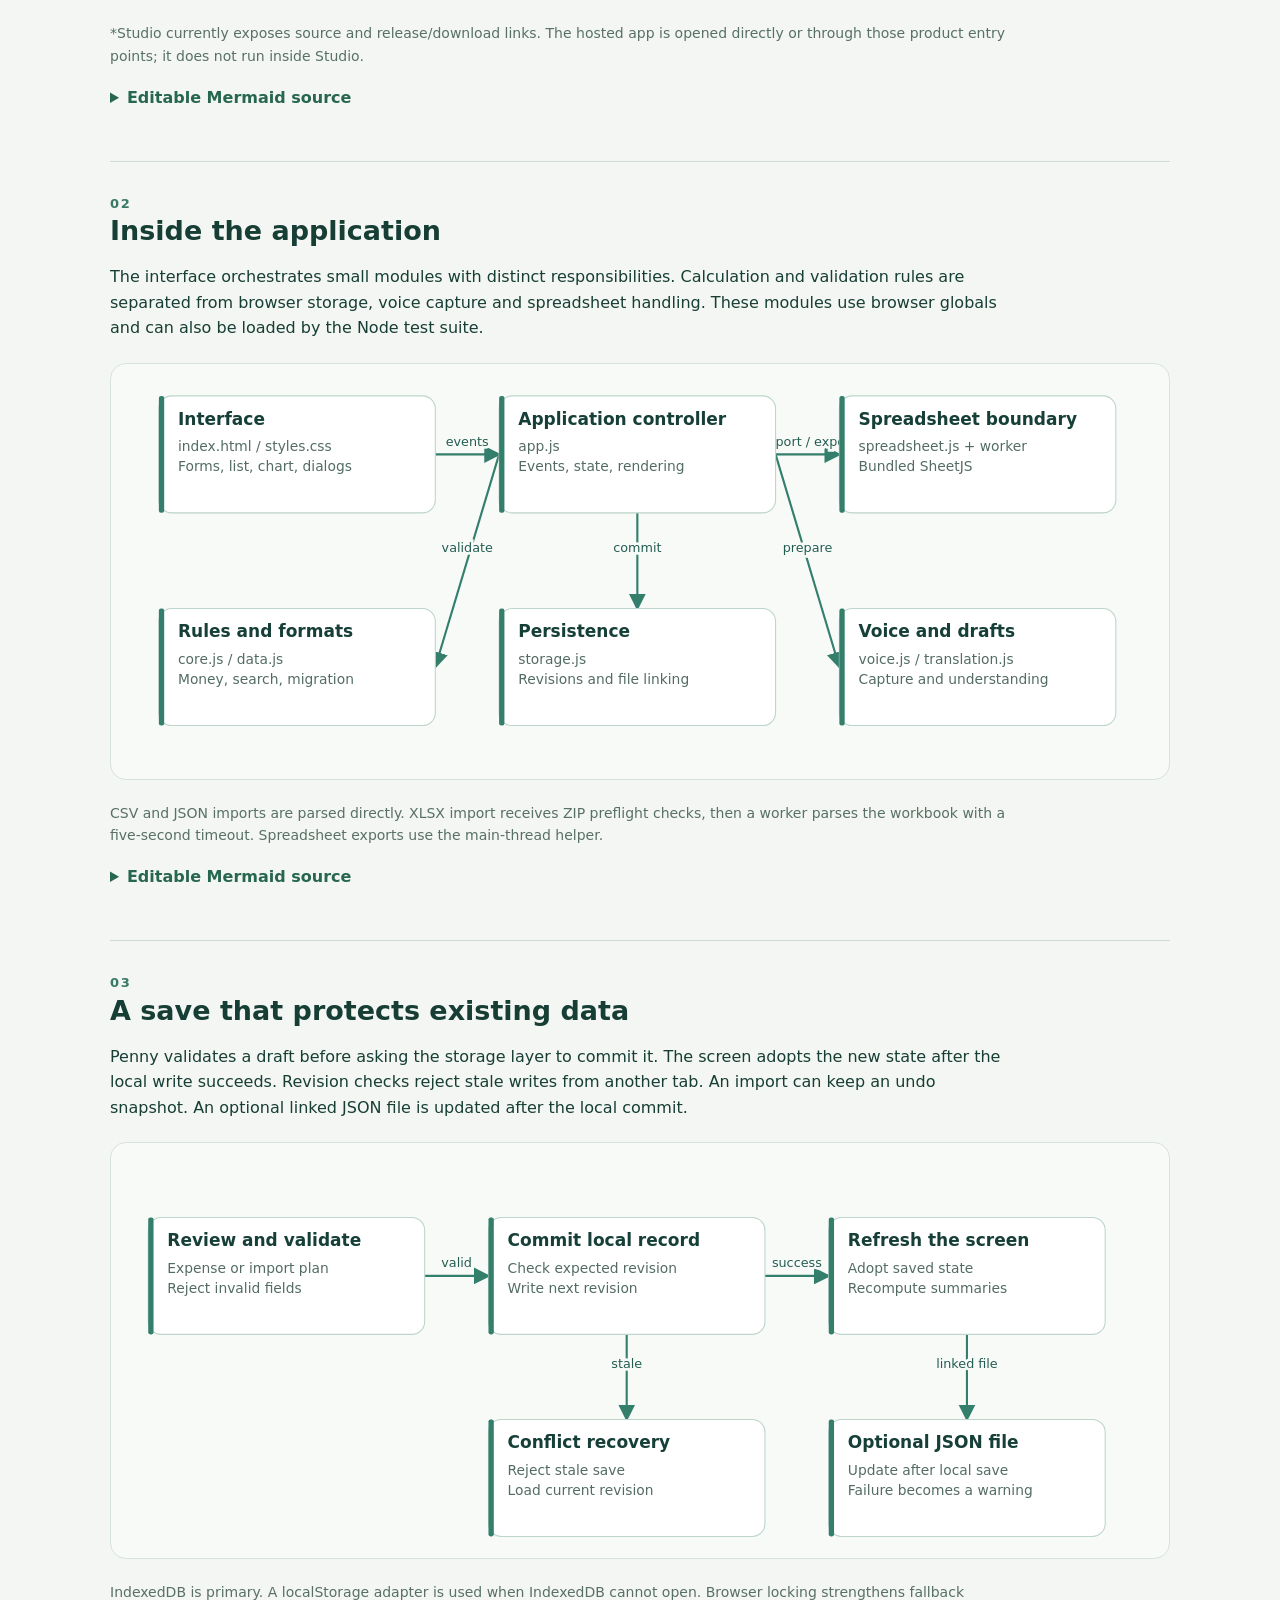
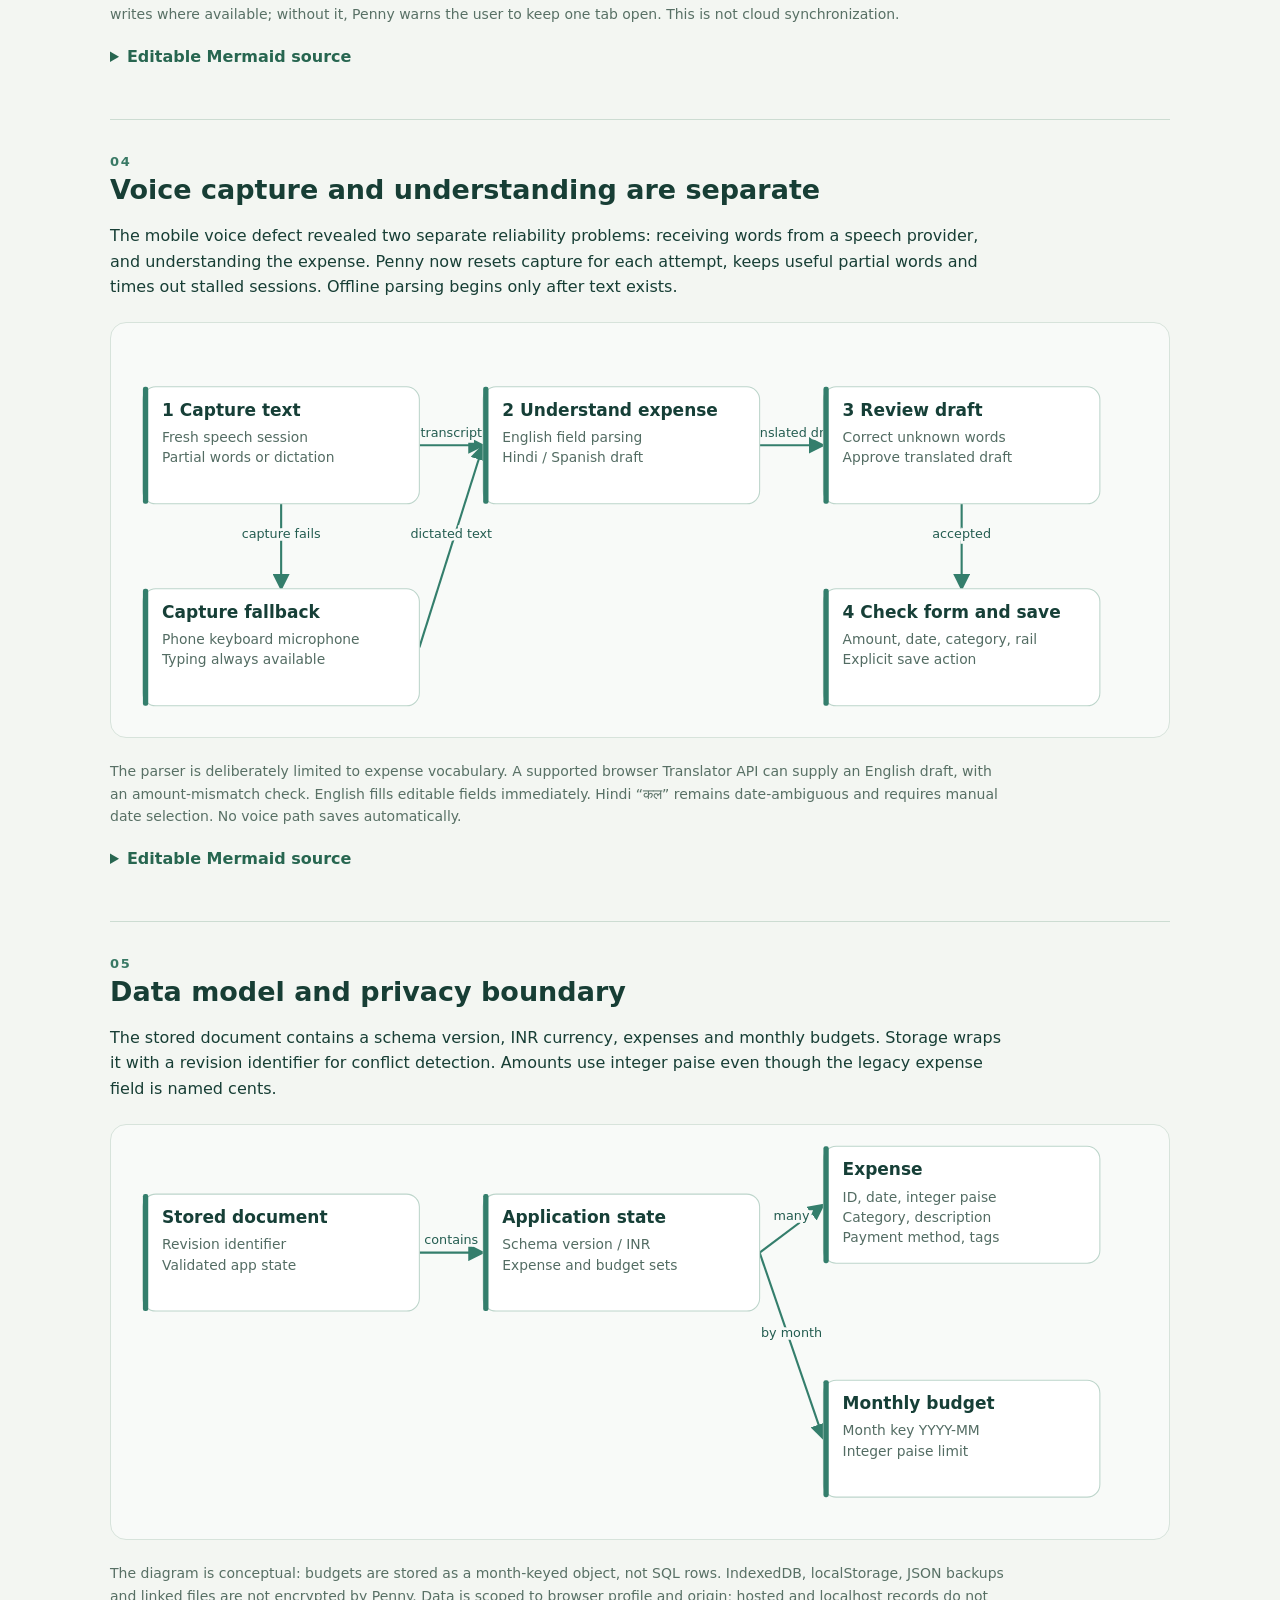
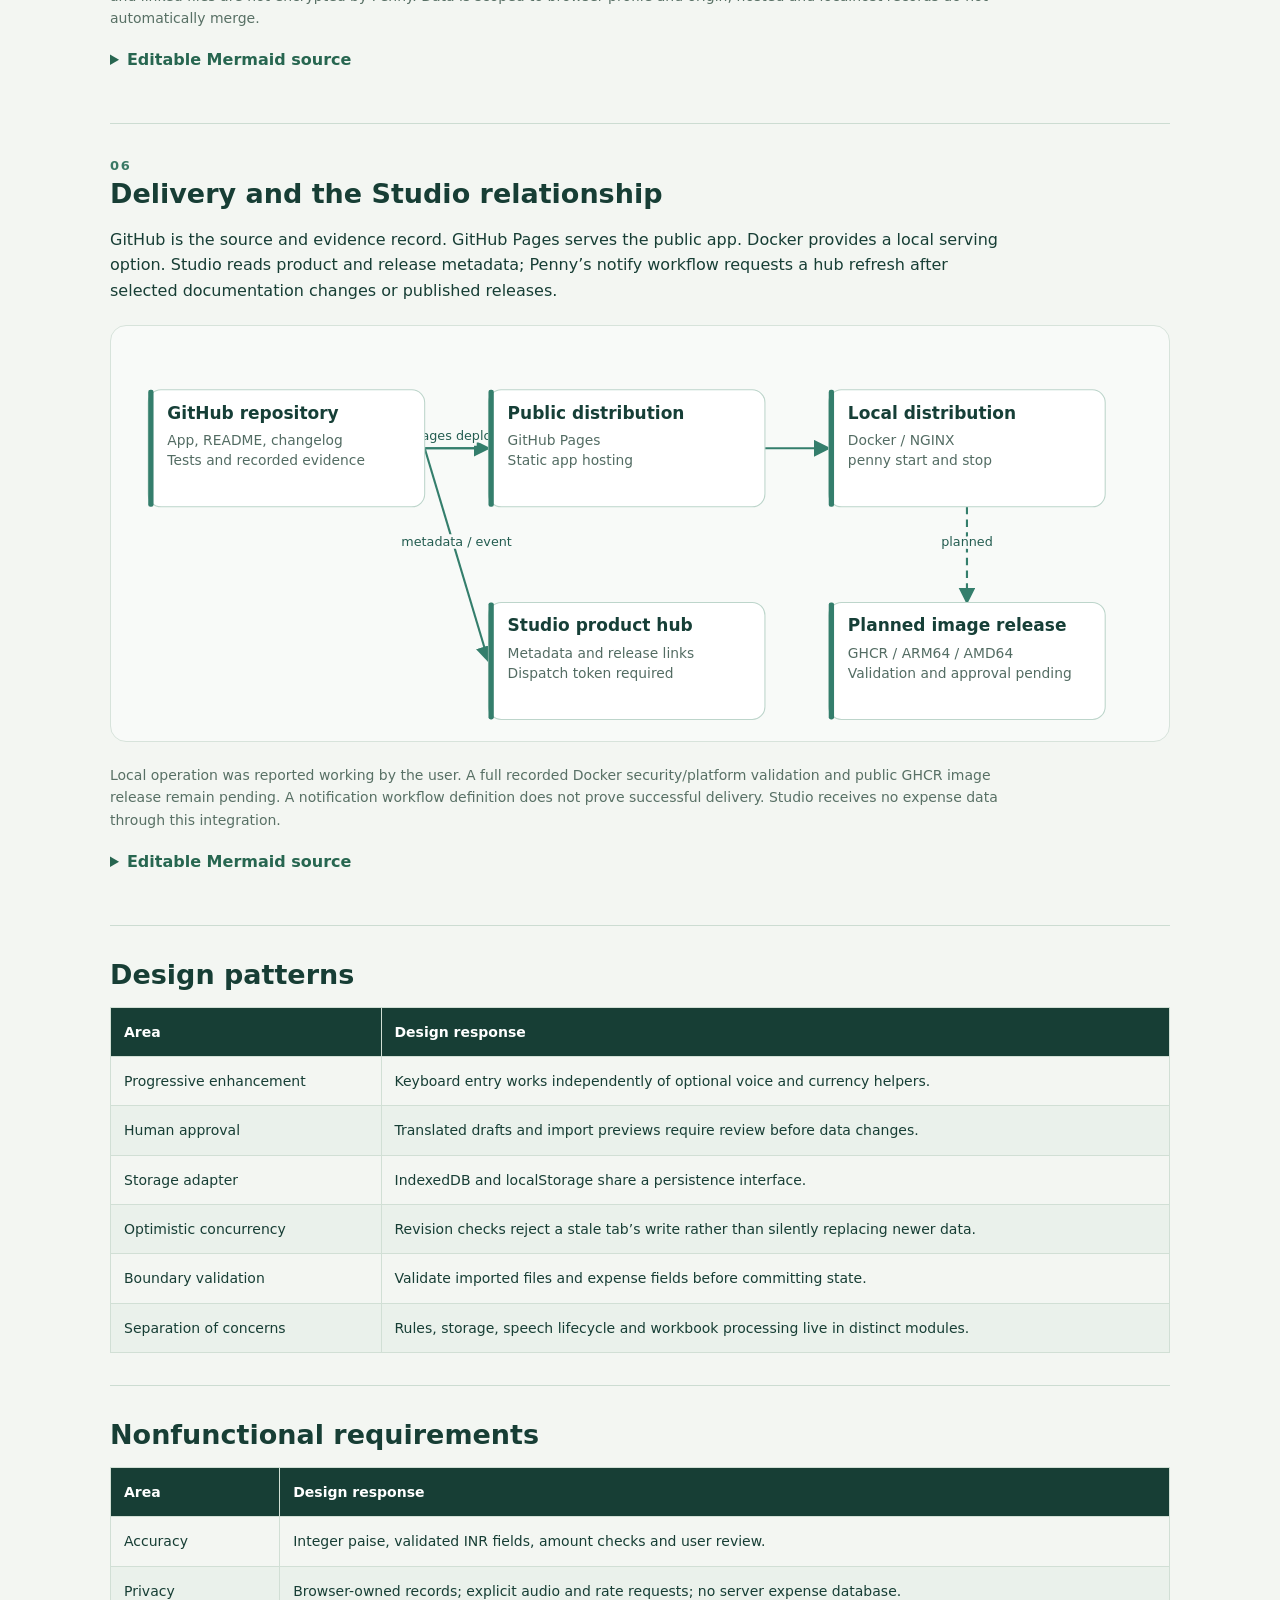
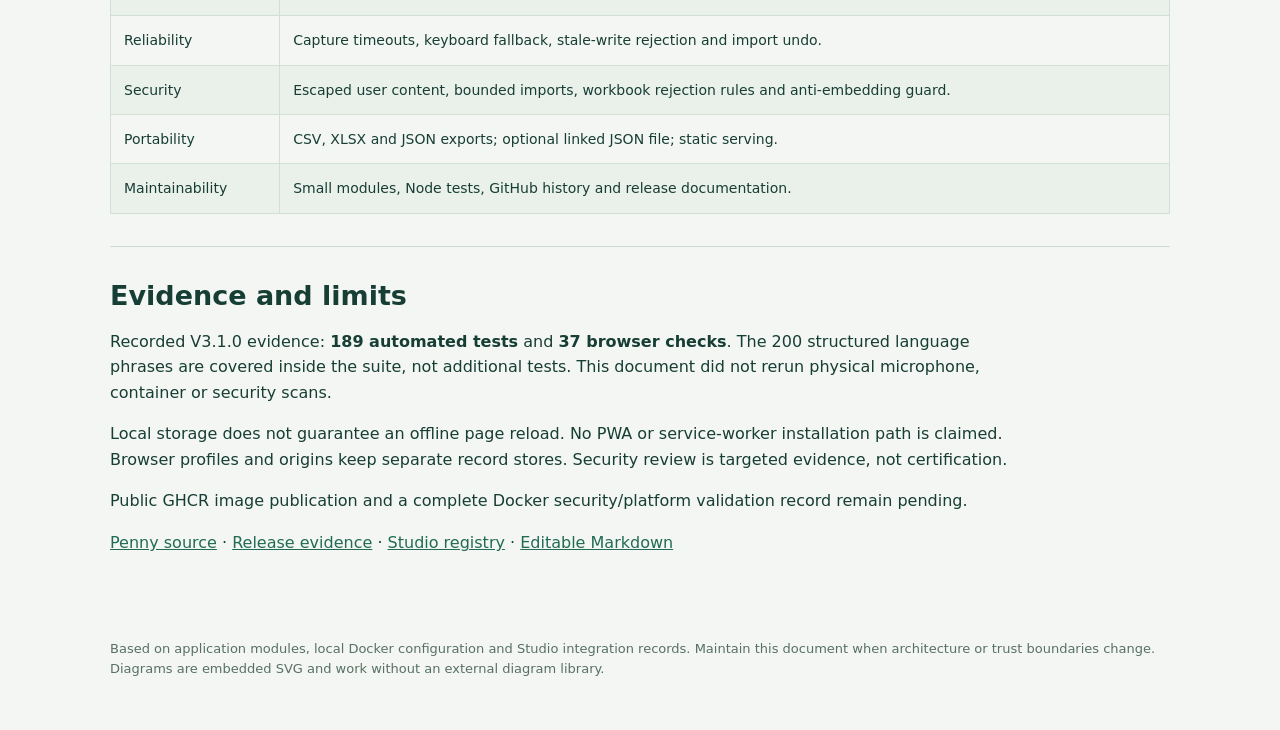
==== commit fff33cc6: "Release Penny 3.2 with safer voice amounts, Settings, reset and diagnostics" ====
--- a/docs/Penny-Architecture-and-Design.html
+++ b/docs/Penny-Architecture-and-Design.html
@@ -1,4 +1,4 @@
-<!doctype html><html lang="en"><head><meta charset="utf-8"><meta name="viewport" content="width=device-width,initial-scale=1"><title>Penny Architecture and Design</title><style> *{box-sizing:border-box}body{margin:0;background:#f3f6f2;color:#173e35;font:16px/1.6 system-ui,sans-serif}main{max-width:1120px;margin:auto;padding:50px 30px}header{padding:15px 0 25px}h1{font-size:48px;line-height:1.08;letter-spacing:-.04em;margin:10px 0}h2{font-size:27px;line-height:1.25;margin:0 0 15px}h3{font-size:18px}p{max-width:900px}.meta,.note{color:#587065;font-size:14px}nav{display:flex;flex-wrap:wrap;gap:12px;margin:20px 0}a{color:#216b55}section{padding:32px 0;border-top:1px solid #ccdcd2}.num{font-size:13px;color:#397965;letter-spacing:.14em;font-weight:bold}.figure{background:#f8faf8;border:1px solid #d7e3db;border-radius:16px;margin:22px 0;overflow-x:auto}svg{display:block;width:100%;min-width:760px;height:auto;font-family:system-ui,sans-serif}details{margin:18px 0}summary{cursor:pointer;color:#276650;font-weight:650}pre{overflow:auto;background:#173e35;color:#edf8ef;padding:20px;border-radius:10px;font-size:12px}table{border-collapse:collapse;width:100%;font-size:14px}td,th{padding:13px;border:1px solid #d1dfd5;text-align:left}th{background:#173e35;color:white}tr:nth-child(even){background:#eaf1eb}footer{color:#587065;margin-top:35px;font-size:13px}@media(max-width:650px){main{padding:25px 18px}h1{font-size:36px}h2{font-size:23px}td,th{padding:9px}.note{font-size:13px}}@media print{body{background:white}main{padding:0}section{break-inside:avoid}.figure{overflow:visible}svg{min-width:0}details,nav{display:none}h1{font-size:30px}}</style></head><body><main><header><div class="num">PENNY DESIGN SERIES</div><h1>Architecture and design</h1><p>The browser owns the experience and the records. Optional services help capture and interpret information; the user stays in control of each save.</p><div class="meta">16 October 2026 · Document 1.0 · App baseline V3.1.0</div><nav><a href="#section-01">01 The system at a glance</a><a href="#section-02">02 Inside the application</a><a href="#section-03">03 A save that protects existing data</a><a href="#section-04">04 Voice capture and understanding are separate</a><a href="#section-05">05 Data model and privacy boundary</a><a href="#section-06">06 Delivery and the Studio relationship</a></nav><p class="note">Solid paths describe the existing design. The dashed GHCR path is planned. Rendered diagrams are simplified views; expand the Mermaid source for the detailed relationships.</p></header><section id="section-01"><div class="num">01</div><h2>The system at a glance</h2><p>Penny V3.1.0 is a static browser application. GitHub Pages or a local NGINX container serves the same application assets. All expense calculations and record management happen in the browser. Studio is the discovery hub; it is not a shared expense database.</p><div class="figure"><svg viewBox="0 0 995 390" role="img" aria-label="The system at a glance" xmlns="http://www.w3.org/2000/svg"><defs><marker id="arrow" markerWidth="8" markerHeight="8" refX="7" refY="4" orient="auto"><path d="M0 0 L8 4 L0 8" fill="#347e6c"/></marker></defs><path d="M170 170 L170 220" fill="none" stroke="#347e6c" stroke-width="2" marker-end="url(#arrow)"/><text x="170.0" y="187.0" text-anchor="middle" font-size="12" fill="#235c50" paint-order="stroke" stroke="#f8faf8" stroke-width="5">discover</text><path d="M300 115 L360 275" fill="none" stroke="#347e6c" stroke-width="2" marker-end="url(#arrow)"/><text x="330.0" y="187.0" text-anchor="middle" font-size="12" fill="#235c50" paint-order="stroke" stroke="#f8faf8" stroke-width="5">use</text><path d="M490 170 L490 220" fill="none" stroke="#347e6c" stroke-width="2" marker-end="url(#arrow)"/><text x="490.0" y="187.0" text-anchor="middle" font-size="12" fill="#235c50" paint-order="stroke" stroke="#f8faf8" stroke-width="5">assets</text><path d="M300 275 L360 275" fill="none" stroke="#347e6c" stroke-width="2" marker-end="url(#arrow)"/><text x="330.0" y="267.0" text-anchor="middle" font-size="12" fill="#235c50" paint-order="stroke" stroke="#f8faf8" stroke-width="5">discover / open*</text><path d="M620 275 L690 115" fill="none" stroke="#347e6c" stroke-width="2" marker-end="url(#arrow)"/><text x="655.0" y="187.0" text-anchor="middle" font-size="12" fill="#235c50" paint-order="stroke" stroke="#f8faf8" stroke-width="5">save locally</text><path d="M620 275 L690 275" fill="none" stroke="#347e6c" stroke-width="2" marker-end="url(#arrow)"/><text x="655.0" y="267.0" text-anchor="middle" font-size="12" fill="#235c50" paint-order="stroke" stroke="#f8faf8" stroke-width="5">explicit requests</text><rect x="40" y="60" width="260" height="110" rx="12" fill="#fff" stroke="#bdd5cb"/><rect x="40" y="60" width="5" height="110" rx="2" fill="#347e6c"/><text x="58" y="87" font-size="16" font-weight="700" fill="#163f37">Person</text><text x="58" y="112" font-size="13" fill="#536c63">Types or speaks</text><text x="58" y="131" font-size="13" fill="#536c63">Reviews before saving</text><rect x="40" y="220" width="260" height="110" rx="12" fill="#fff" stroke="#bdd5cb"/><rect x="40" y="220" width="5" height="110" rx="2" fill="#347e6c"/><text x="58" y="247" font-size="16" font-weight="700" fill="#163f37">Studio hub</text><text x="58" y="272" font-size="13" fill="#536c63">Discover Penny</text><text x="58" y="291" font-size="13" fill="#536c63">Source and release links</text><rect x="360" y="60" width="260" height="110" rx="12" fill="#fff" stroke="#bdd5cb"/><rect x="360" y="60" width="5" height="110" rx="2" fill="#347e6c"/><text x="378" y="87" font-size="16" font-weight="700" fill="#163f37">Pages or Docker</text><text x="378" y="112" font-size="13" fill="#536c63">Serve app assets</text><text x="378" y="131" font-size="13" fill="#536c63">No expense database</text><rect x="360" y="220" width="260" height="110" rx="12" fill="#fff" stroke="#bdd5cb"/><rect x="360" y="220" width="5" height="110" rx="2" fill="#347e6c"/><text x="378" y="247" font-size="16" font-weight="700" fill="#163f37">Penny browser app</text><text x="378" y="272" font-size="13" fill="#536c63">UI and business rules</text><text x="378" y="291" font-size="13" fill="#536c63">Personal working state</text><rect x="690" y="60" width="260" height="110" rx="12" fill="#fff" stroke="#bdd5cb"/><rect x="690" y="60" width="5" height="110" rx="2" fill="#347e6c"/><text x="708" y="87" font-size="16" font-weight="700" fill="#163f37">Browser storage</text><text x="708" y="112" font-size="13" fill="#536c63">Expenses and budgets</text><text x="708" y="131" font-size="13" fill="#536c63">IndexedDB / fallback</text><rect x="690" y="220" width="260" height="110" rx="12" fill="#fff" stroke="#bdd5cb"/><rect x="690" y="220" width="5" height="110" rx="2" fill="#347e6c"/><text x="708" y="247" font-size="16" font-weight="700" fill="#163f37">Optional services</text><text x="708" y="272" font-size="13" fill="#536c63">Speech provider</text><text x="708" y="291" font-size="13" fill="#536c63">Requested currency rates</text></svg></div><p class="note">*Studio currently exposes source and release/download links. The hosted app is opened directly or through those product entry points; it does not run inside Studio.</p><details><summary>Editable Mermaid source</summary><pre>flowchart LR
+<!doctype html><html lang="en"><head><meta charset="utf-8"><meta name="viewport" content="width=device-width,initial-scale=1"><title>Penny Architecture and Design</title><style> *{box-sizing:border-box}body{margin:0;background:#f3f6f2;color:#173e35;font:16px/1.6 system-ui,sans-serif}main{max-width:1120px;margin:auto;padding:50px 30px}header{padding:15px 0 25px}h1{font-size:48px;line-height:1.08;letter-spacing:-.04em;margin:10px 0}h2{font-size:27px;line-height:1.25;margin:0 0 15px}h3{font-size:18px}p{max-width:900px}.meta,.note{color:#587065;font-size:14px}nav{display:flex;flex-wrap:wrap;gap:12px;margin:20px 0}a{color:#216b55}section{padding:32px 0;border-top:1px solid #ccdcd2}.num{font-size:13px;color:#397965;letter-spacing:.14em;font-weight:bold}.figure{background:#f8faf8;border:1px solid #d7e3db;border-radius:16px;margin:22px 0;overflow-x:auto}svg{display:block;width:100%;min-width:760px;height:auto;font-family:system-ui,sans-serif}details{margin:18px 0}summary{cursor:pointer;color:#276650;font-weight:650}pre{overflow:auto;background:#173e35;color:#edf8ef;padding:20px;border-radius:10px;font-size:12px}table{border-collapse:collapse;width:100%;font-size:14px}td,th{padding:13px;border:1px solid #d1dfd5;text-align:left}th{background:#173e35;color:white}tr:nth-child(even){background:#eaf1eb}footer{color:#587065;margin-top:35px;font-size:13px}@media(max-width:650px){main{padding:25px 18px}h1{font-size:36px}h2{font-size:23px}td,th{padding:9px}.note{font-size:13px}}@media print{body{background:white}main{padding:0}section{break-inside:avoid}.figure{overflow:visible}svg{min-width:0}details,nav{display:none}h1{font-size:30px}}</style></head><body><section style="max-width:1000px;margin:32px auto;padding:28px;font:16px/1.6 system-ui"><h2>Penny 3.2 architecture update</h2><p>19 October 2026. The earlier diagrams below describe the 3.1 baseline; this update records the implemented 3.2 design.</p><div style="display:flex;flex-wrap:wrap;gap:12px"><div style="padding:16px;background:#eef3e8;border-radius:8px">Capture or keyboard →</div><div style="padding:16px;background:#eef3e8;border-radius:8px">Structured facts →</div><div style="padding:16px;background:#eef3e8;border-radius:8px">Review and correct →</div><div style="padding:16px;background:#eef3e8;border-radius:8px">Validate INR →</div><div style="padding:16px;background:#eef3e8;border-radius:8px">Atomic local store</div></div><p>Settings adds confirmed month/all deletion and a double-confirmed reset. Tags survive reset. Recovery is revision guarded. Private, bounded logs use session/action IDs and a reset epoch; financial backups exclude them.</p><p>GitHub Pages and local Docker serve static assets. No server financial database or published GHCR image is claimed. <a href="../design.md">Current detailed design</a> · <a href="../V3.2-TEST-RESULTS.md">Evidence and remaining limits</a></p></section><main><header><div class="num">PENNY DESIGN SERIES</div><h1>Architecture and design</h1><p>The browser owns the experience and the records. Optional services help capture and interpret information; the user stays in control of each save.</p><div class="meta">16 October 2026 · Document 1.0 · App baseline V3.1.0</div><nav><a href="#section-01">01 The system at a glance</a><a href="#section-02">02 Inside the application</a><a href="#section-03">03 A save that protects existing data</a><a href="#section-04">04 Voice capture and understanding are separate</a><a href="#section-05">05 Data model and privacy boundary</a><a href="#section-06">06 Delivery and the Studio relationship</a></nav><p class="note">Solid paths describe the existing design. The dashed GHCR path is planned. Rendered diagrams are simplified views; expand the Mermaid source for the detailed relationships.</p></header><section id="section-01"><div class="num">01</div><h2>The system at a glance</h2><p>Penny V3.1.0 is a static browser application. GitHub Pages or a local NGINX container serves the same application assets. All expense calculations and record management happen in the browser. Studio is the discovery hub; it is not a shared expense database.</p><div class="figure"><svg viewBox="0 0 995 390" role="img" aria-label="The system at a glance" xmlns="http://www.w3.org/2000/svg"><defs><marker id="arrow" markerWidth="8" markerHeight="8" refX="7" refY="4" orient="auto"><path d="M0 0 L8 4 L0 8" fill="#347e6c"/></marker></defs><path d="M170 170 L170 220" fill="none" stroke="#347e6c" stroke-width="2" marker-end="url(#arrow)"/><text x="170.0" y="187.0" text-anchor="middle" font-size="12" fill="#235c50" paint-order="stroke" stroke="#f8faf8" stroke-width="5">discover</text><path d="M300 115 L360 275" fill="none" stroke="#347e6c" stroke-width="2" marker-end="url(#arrow)"/><text x="330.0" y="187.0" text-anchor="middle" font-size="12" fill="#235c50" paint-order="stroke" stroke="#f8faf8" stroke-width="5">use</text><path d="M490 170 L490 220" fill="none" stroke="#347e6c" stroke-width="2" marker-end="url(#arrow)"/><text x="490.0" y="187.0" text-anchor="middle" font-size="12" fill="#235c50" paint-order="stroke" stroke="#f8faf8" stroke-width="5">assets</text><path d="M300 275 L360 275" fill="none" stroke="#347e6c" stroke-width="2" marker-end="url(#arrow)"/><text x="330.0" y="267.0" text-anchor="middle" font-size="12" fill="#235c50" paint-order="stroke" stroke="#f8faf8" stroke-width="5">discover / open*</text><path d="M620 275 L690 115" fill="none" stroke="#347e6c" stroke-width="2" marker-end="url(#arrow)"/><text x="655.0" y="187.0" text-anchor="middle" font-size="12" fill="#235c50" paint-order="stroke" stroke="#f8faf8" stroke-width="5">save locally</text><path d="M620 275 L690 275" fill="none" stroke="#347e6c" stroke-width="2" marker-end="url(#arrow)"/><text x="655.0" y="267.0" text-anchor="middle" font-size="12" fill="#235c50" paint-order="stroke" stroke="#f8faf8" stroke-width="5">explicit requests</text><rect x="40" y="60" width="260" height="110" rx="12" fill="#fff" stroke="#bdd5cb"/><rect x="40" y="60" width="5" height="110" rx="2" fill="#347e6c"/><text x="58" y="87" font-size="16" font-weight="700" fill="#163f37">Person</text><text x="58" y="112" font-size="13" fill="#536c63">Types or speaks</text><text x="58" y="131" font-size="13" fill="#536c63">Reviews before saving</text><rect x="40" y="220" width="260" height="110" rx="12" fill="#fff" stroke="#bdd5cb"/><rect x="40" y="220" width="5" height="110" rx="2" fill="#347e6c"/><text x="58" y="247" font-size="16" font-weight="700" fill="#163f37">Studio hub</text><text x="58" y="272" font-size="13" fill="#536c63">Discover Penny</text><text x="58" y="291" font-size="13" fill="#536c63">Source and release links</text><rect x="360" y="60" width="260" height="110" rx="12" fill="#fff" stroke="#bdd5cb"/><rect x="360" y="60" width="5" height="110" rx="2" fill="#347e6c"/><text x="378" y="87" font-size="16" font-weight="700" fill="#163f37">Pages or Docker</text><text x="378" y="112" font-size="13" fill="#536c63">Serve app assets</text><text x="378" y="131" font-size="13" fill="#536c63">No expense database</text><rect x="360" y="220" width="260" height="110" rx="12" fill="#fff" stroke="#bdd5cb"/><rect x="360" y="220" width="5" height="110" rx="2" fill="#347e6c"/><text x="378" y="247" font-size="16" font-weight="700" fill="#163f37">Penny browser app</text><text x="378" y="272" font-size="13" fill="#536c63">UI and business rules</text><text x="378" y="291" font-size="13" fill="#536c63">Personal working state</text><rect x="690" y="60" width="260" height="110" rx="12" fill="#fff" stroke="#bdd5cb"/><rect x="690" y="60" width="5" height="110" rx="2" fill="#347e6c"/><text x="708" y="87" font-size="16" font-weight="700" fill="#163f37">Browser storage</text><text x="708" y="112" font-size="13" fill="#536c63">Expenses and budgets</text><text x="708" y="131" font-size="13" fill="#536c63">IndexedDB / fallback</text><rect x="690" y="220" width="260" height="110" rx="12" fill="#fff" stroke="#bdd5cb"/><rect x="690" y="220" width="5" height="110" rx="2" fill="#347e6c"/><text x="708" y="247" font-size="16" font-weight="700" fill="#163f37">Optional services</text><text x="708" y="272" font-size="13" fill="#536c63">Speech provider</text><text x="708" y="291" font-size="13" fill="#536c63">Requested currency rates</text></svg></div><p class="note">*Studio currently exposes source and release/download links. The hosted app is opened directly or through those product entry points; it does not run inside Studio.</p><details><summary>Editable Mermaid source</summary><pre>flowchart LR
   Person[Person] --&gt; Studio[Studio product hub]
   Studio --&gt;|Source and release links| Repo[GitHub repository]
   Person --&gt;|Open directly| App[Penny in browser]
